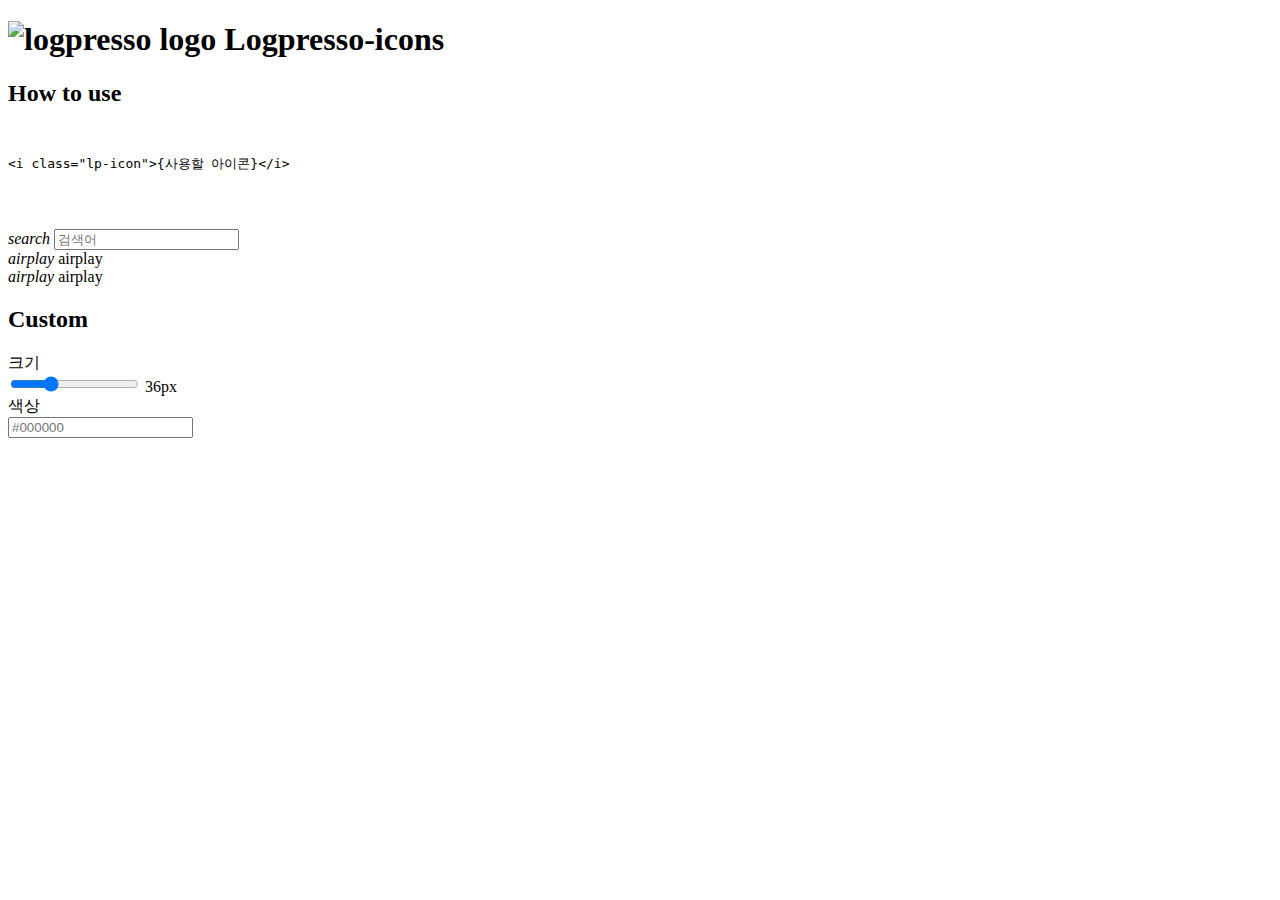
==== docs/index.html @ 6b49eab2 "init" ====
<!DOCTYPE html><html lang="en"><head><meta charset="UTF-8"><meta http-equiv="X-UA-Compatible" content="IE=edge"><meta name="viewport" content="width=device-width, initial-scale=1.0"><link rel="preconnect" href="https://fonts.gstatic.com"><link href="https://fonts.googleapis.com/css2?family=Open+Sans&display=swap" rel="stylesheet"><link rel="stylesheet" type="text/css" href="/logpresso-icons.1aa5342b.css"><link rel="stylesheet" type="text/css" title="style" href="/styles.39cb5225.css"><title>Logresso icon</title><script src="/svg2font.cda561c3.js"></script></head><body> <section class="header-area"> <h1><img src="/logo.bf321a64.png" alt="logpresso logo"> Logpresso-icons</h1> </section> <section class="hint-area"> <h2> How to use </h2> <pre>
			<xmp><i class="lp-icon">{사용할 아이콘}</i></xmp>
	   	</pre> </section> <section class="content-area"> <div class="main-area"> <div class="search-bar"> <i class="lp-icon">search</i> <input class="search-bar-input" type="text" placeholder="검색어"> </div> <div class="logpresso-icon-viewer"> <div class="logpresso-icon-item"> <i class="lp-icon">airplay</i> <span>airplay</span> </div> <div class="logpresso-icon-item"> <i class="lp-icon">airplay</i> <span>airplay</span> </div> </div> </div> <div class="custom-icon"> <h2>Custom</h2> <div class="custom-wrapper"> <label for="icon-size">크기</label> <div class="custom-input-container"> <input type="range" id="icon-size" min="10" max="100" value="36"> <span class="icon-size-text">36px</span> </div> </div> <div class="custom-wrapper"> <label for="icon-color">색상</label> <div class="custom-input-container"> <input type="text" id="icon-color" placeholder="#000000"> <div class="icon-color-preview"></div> </div> </div> </div> </section> </body></html>
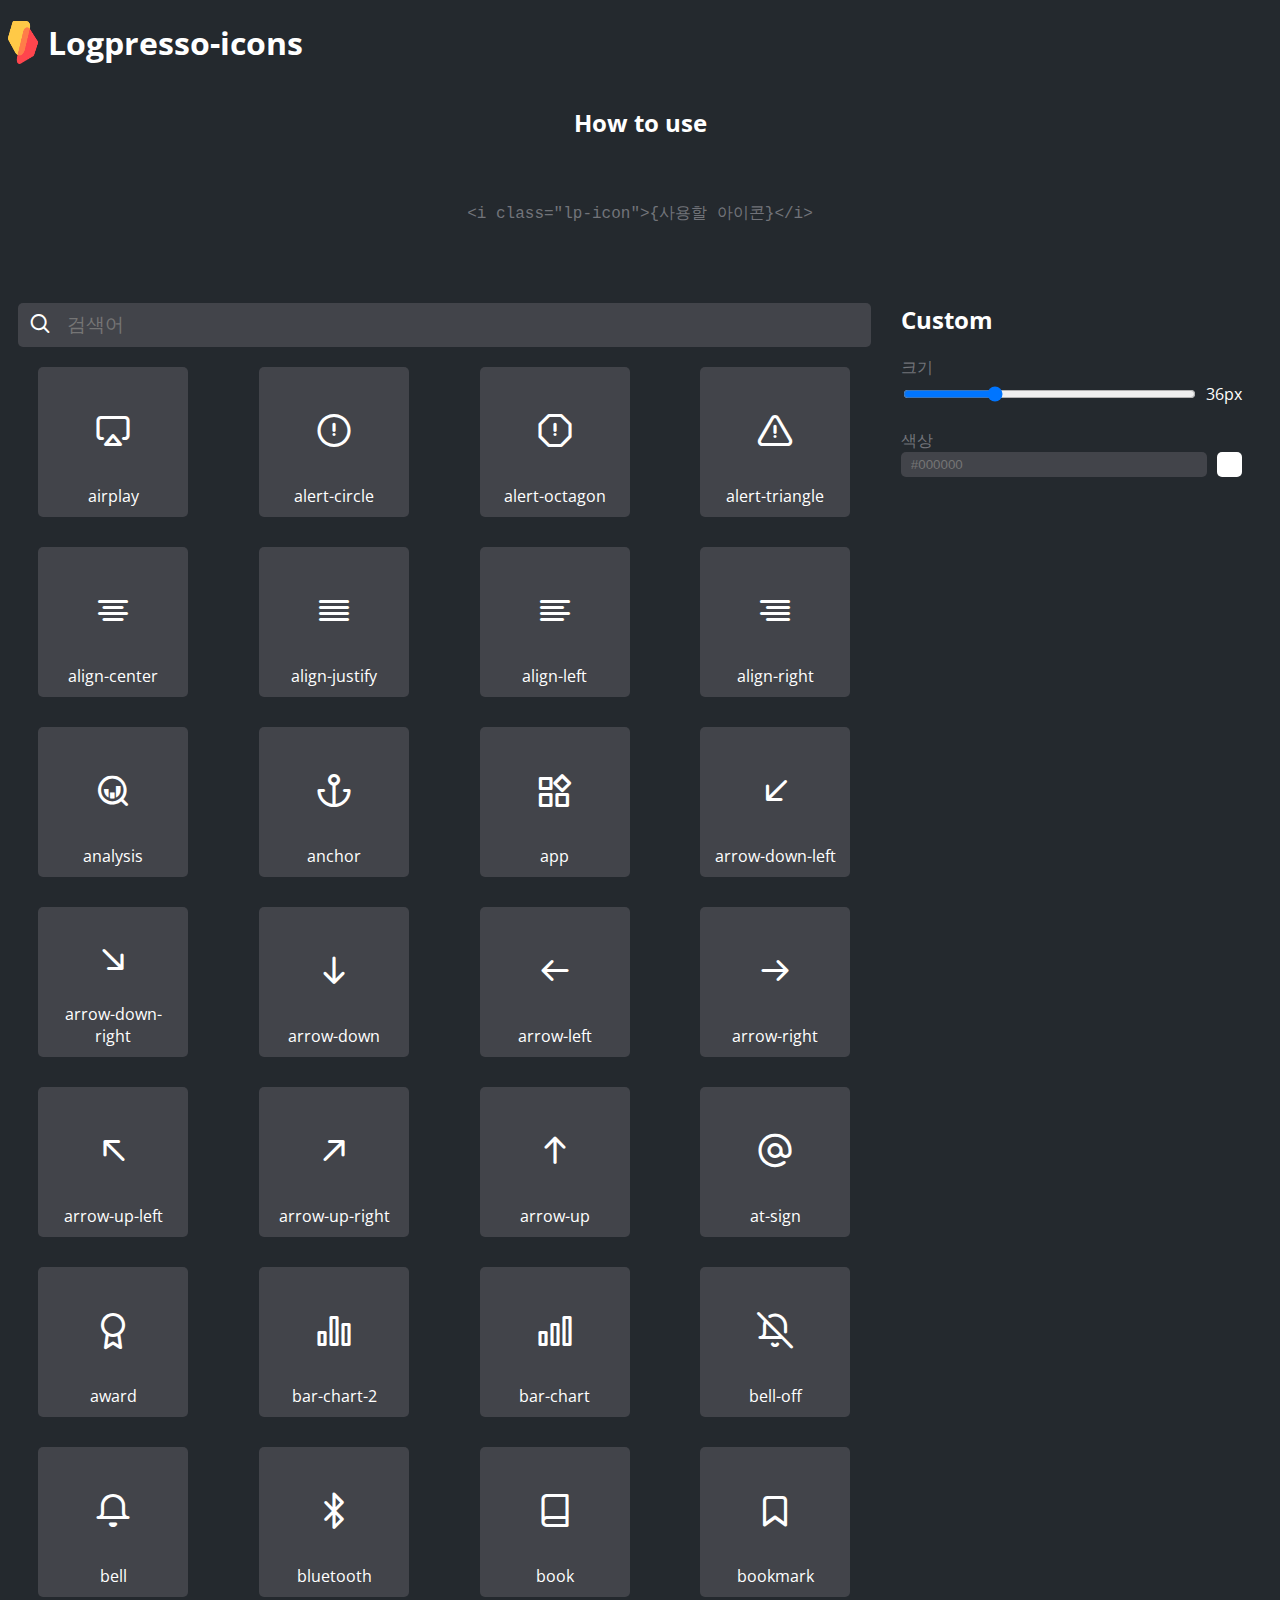
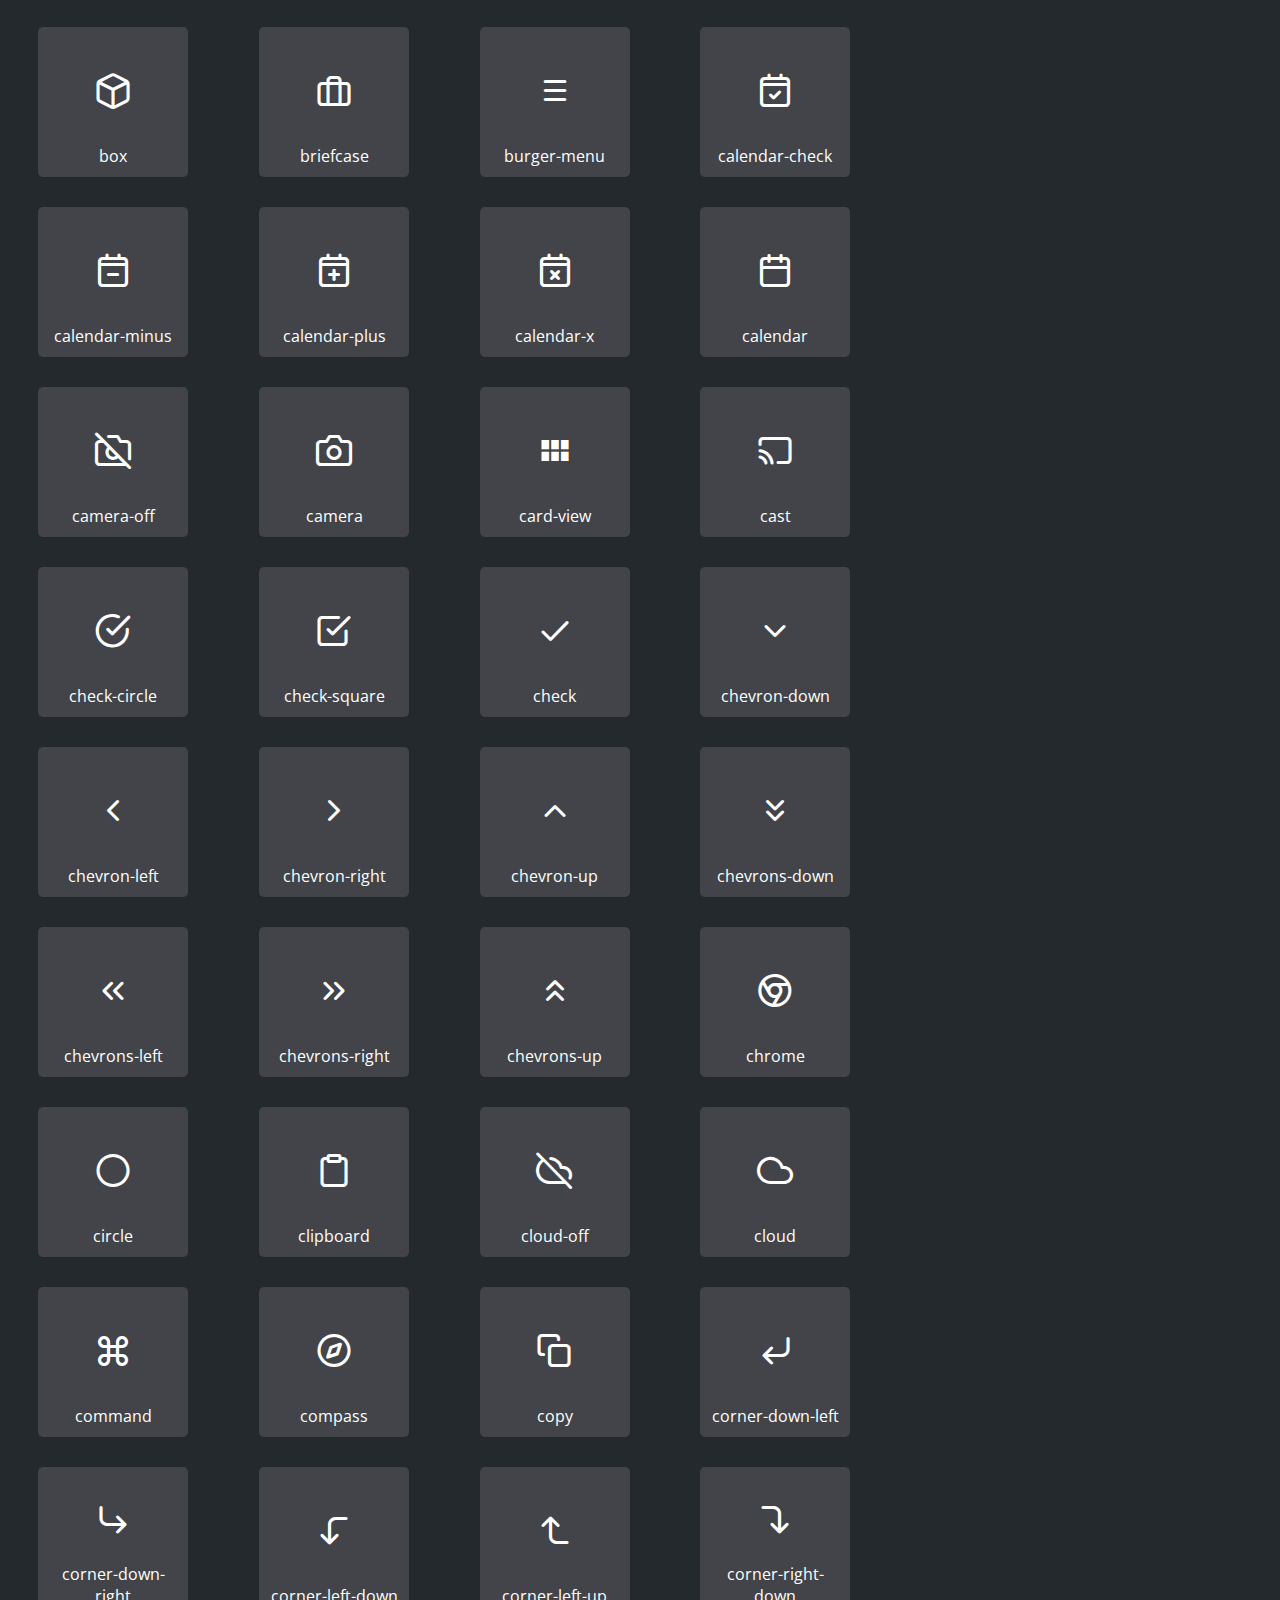
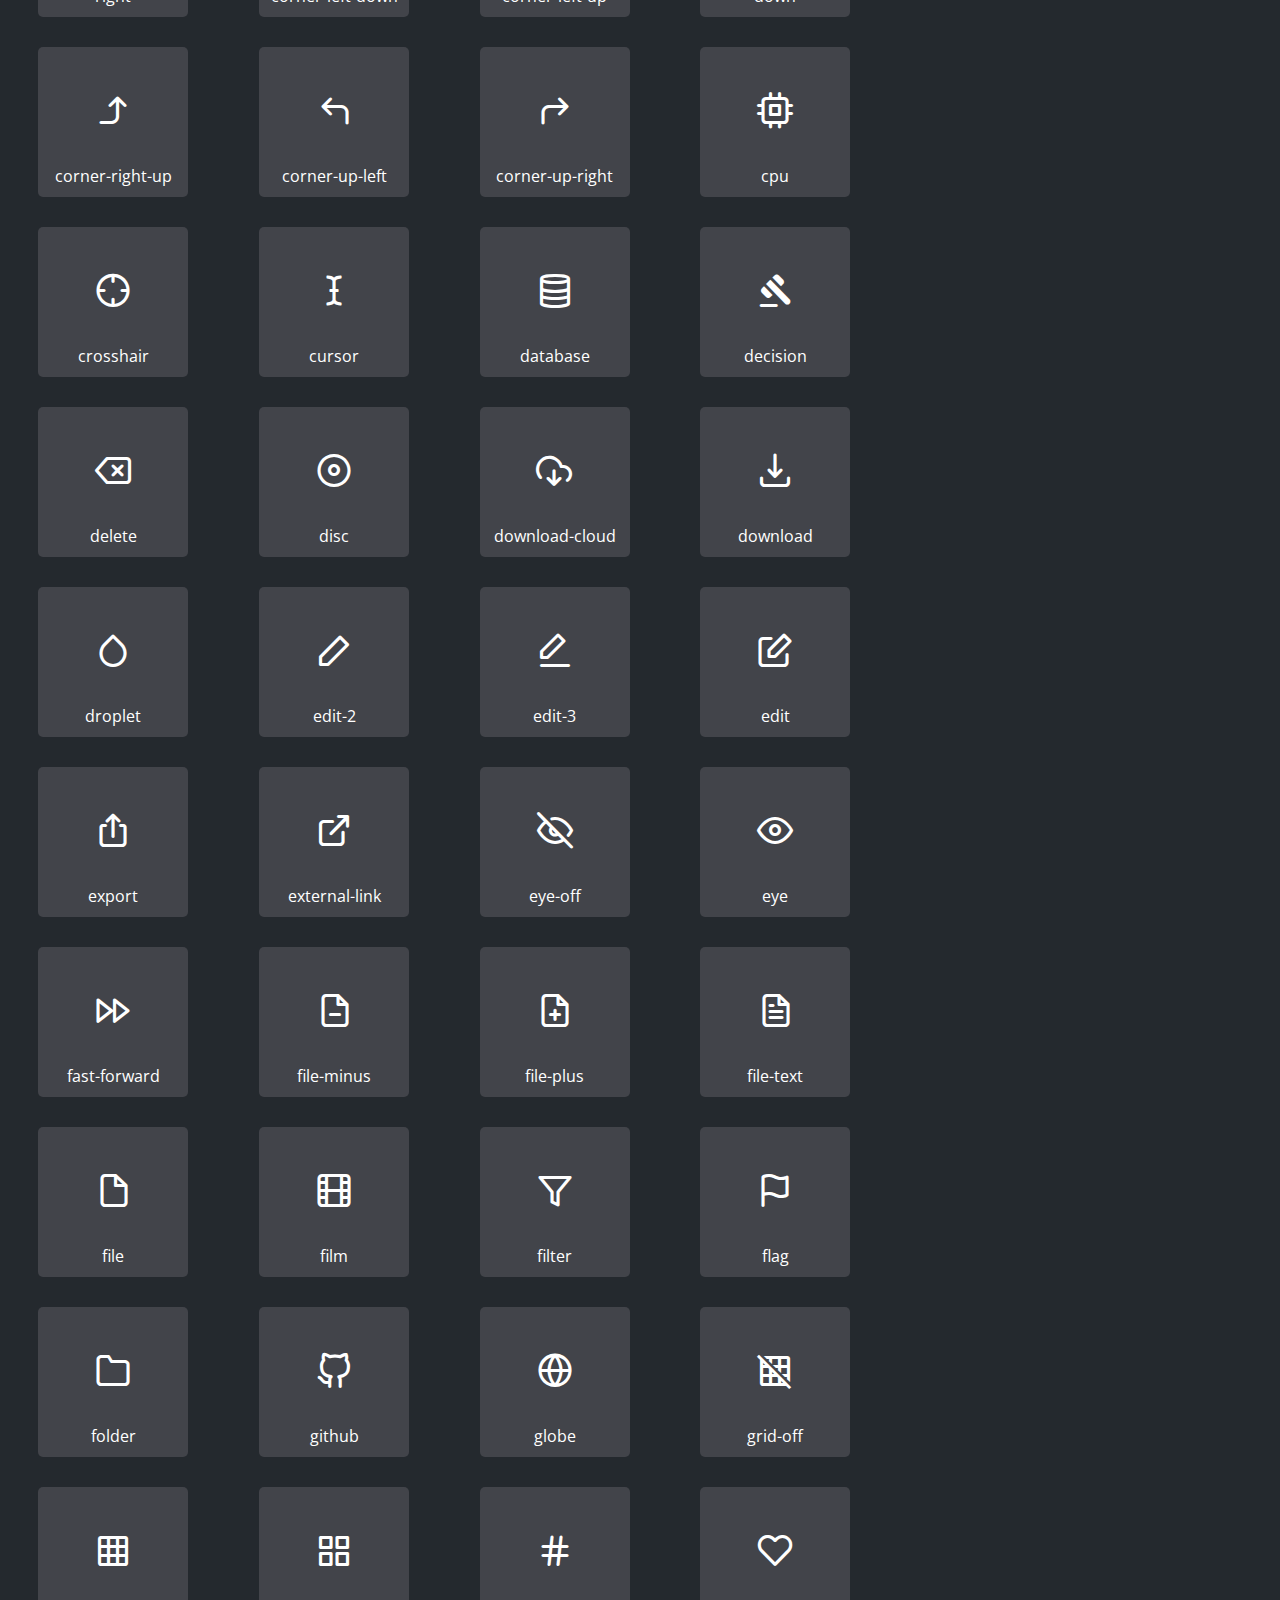
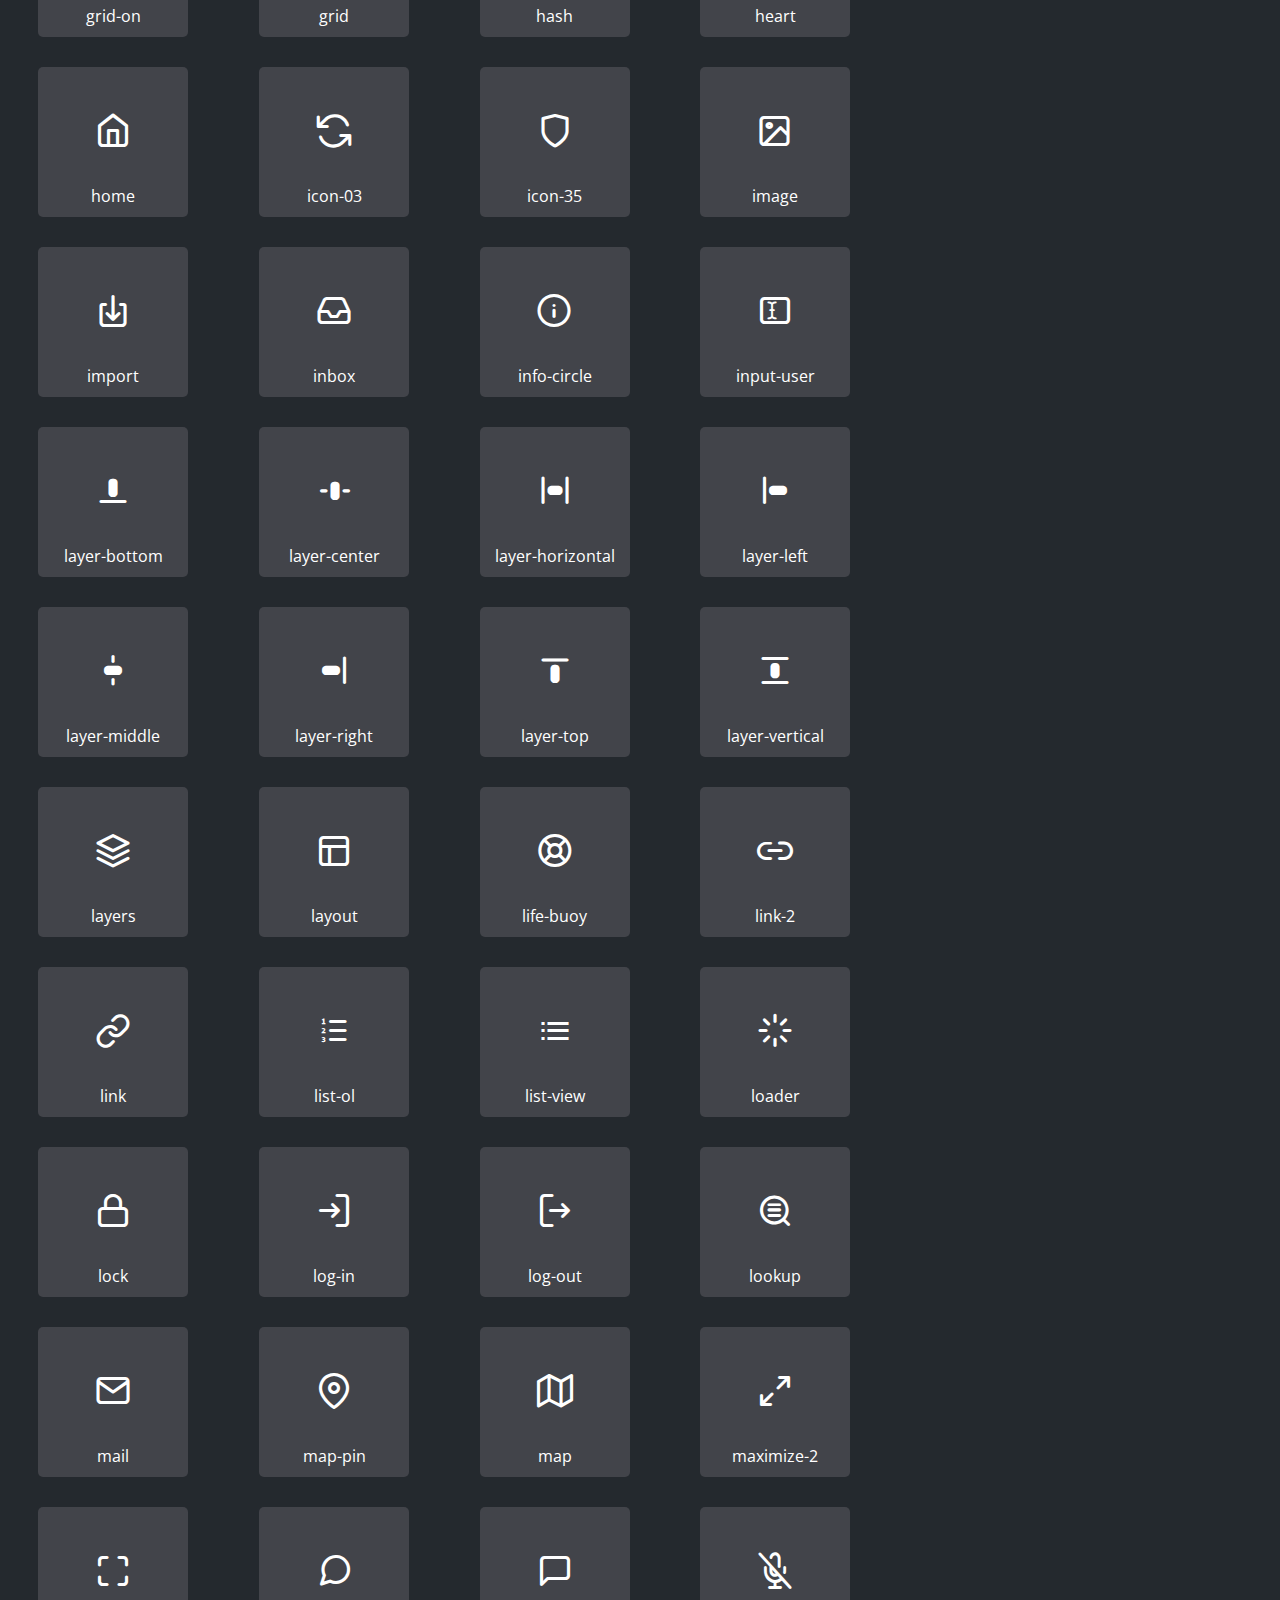
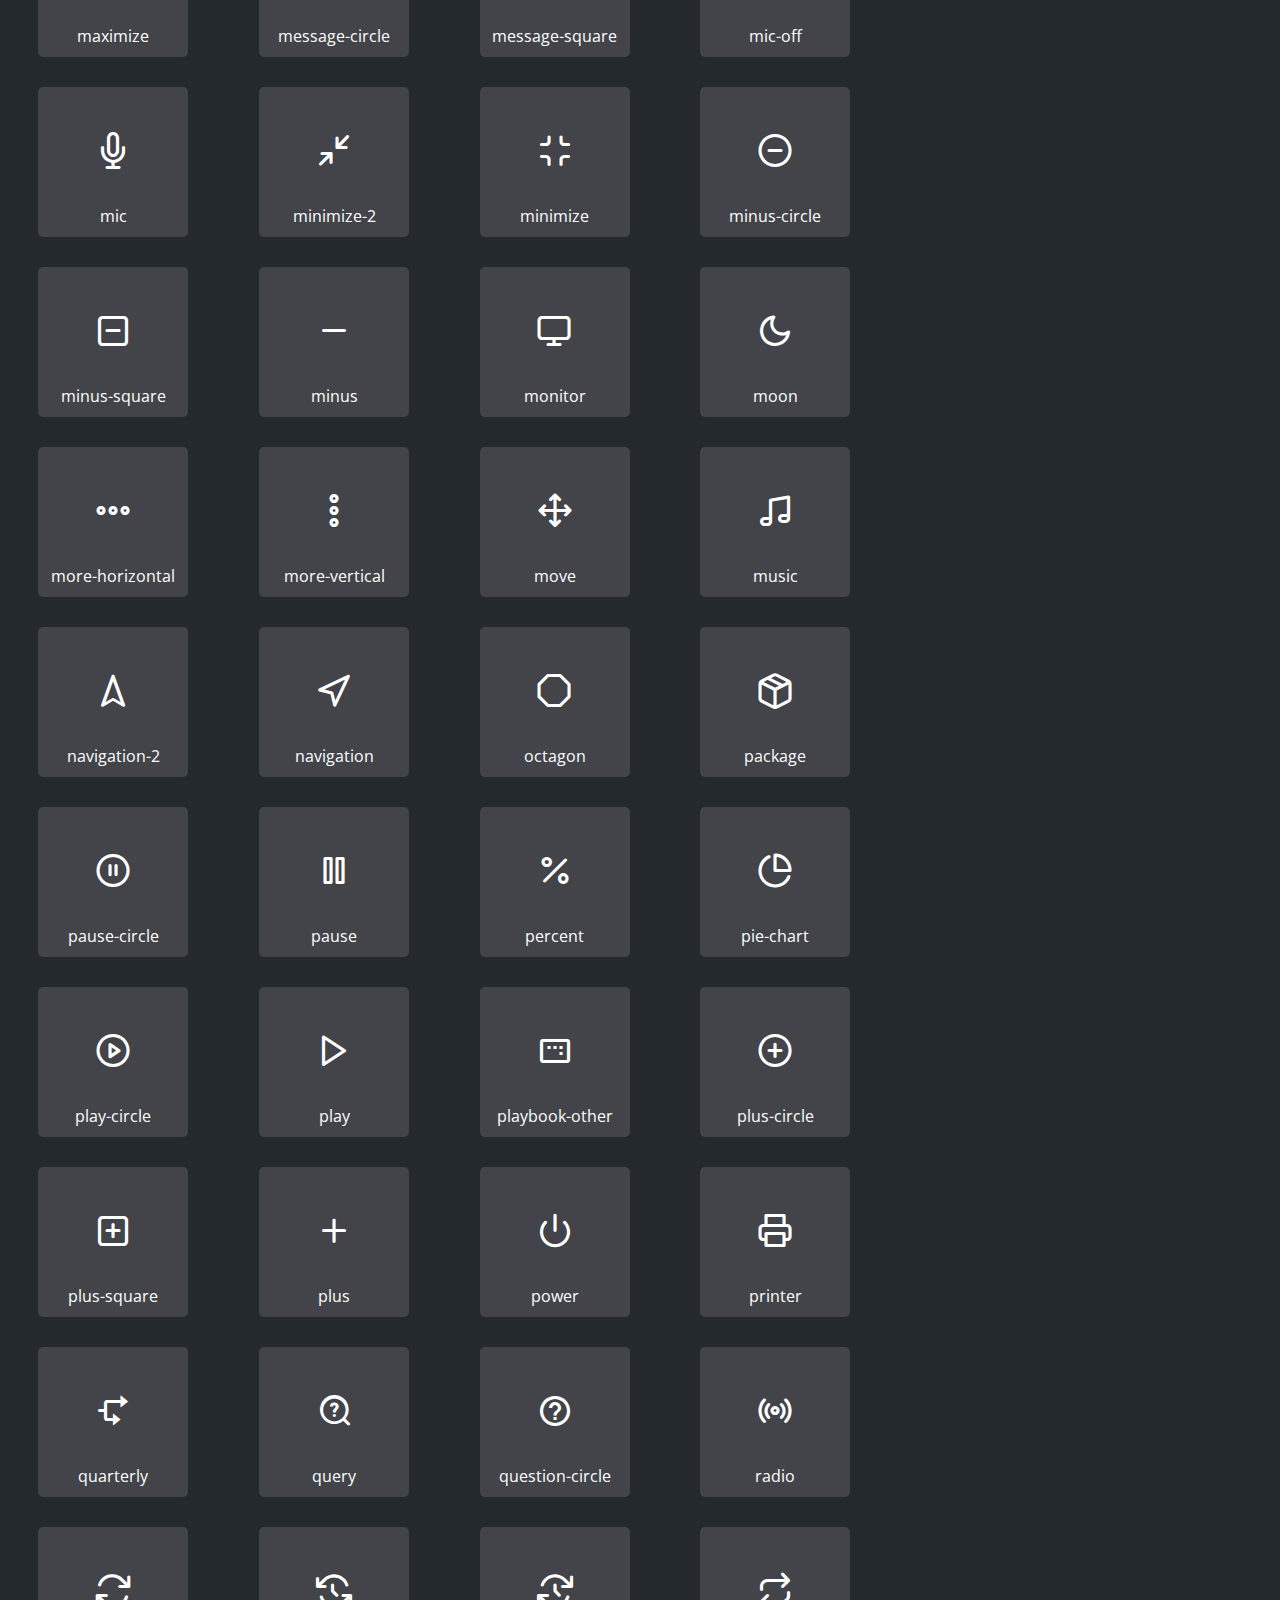
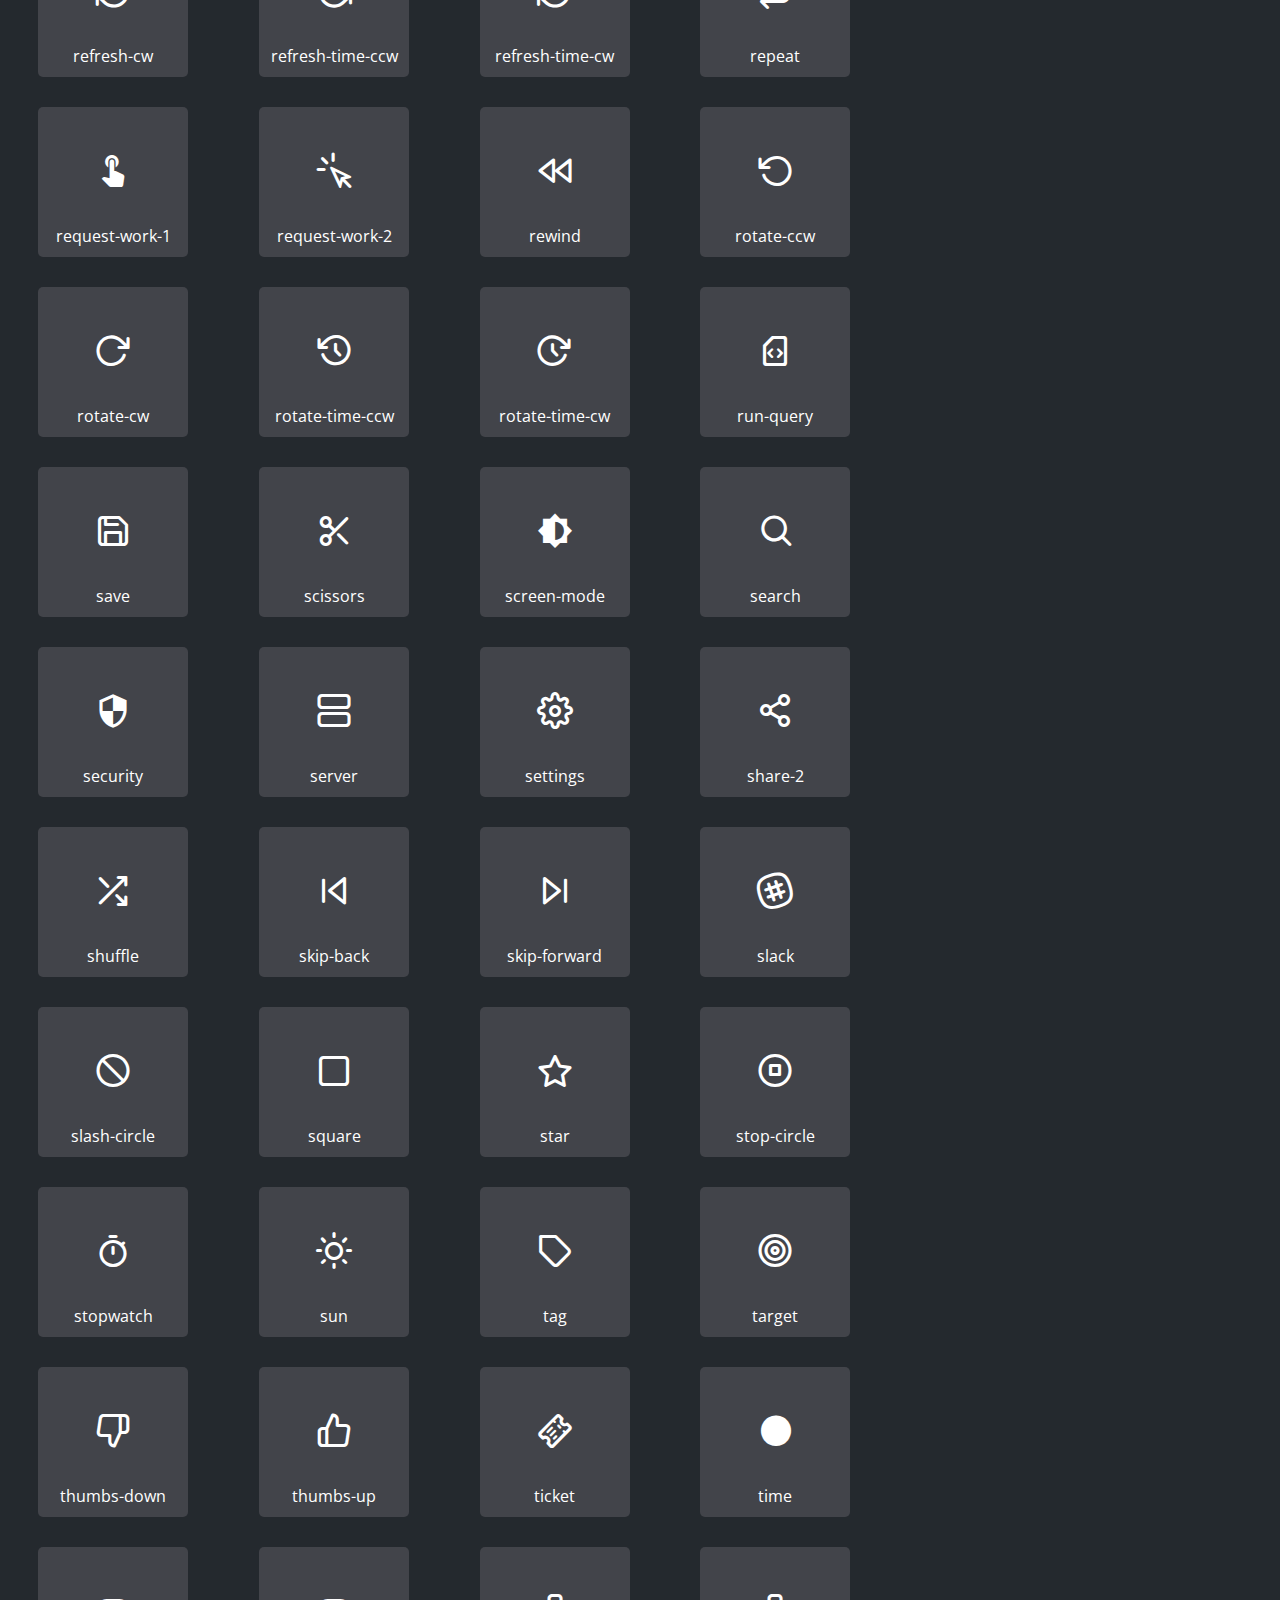
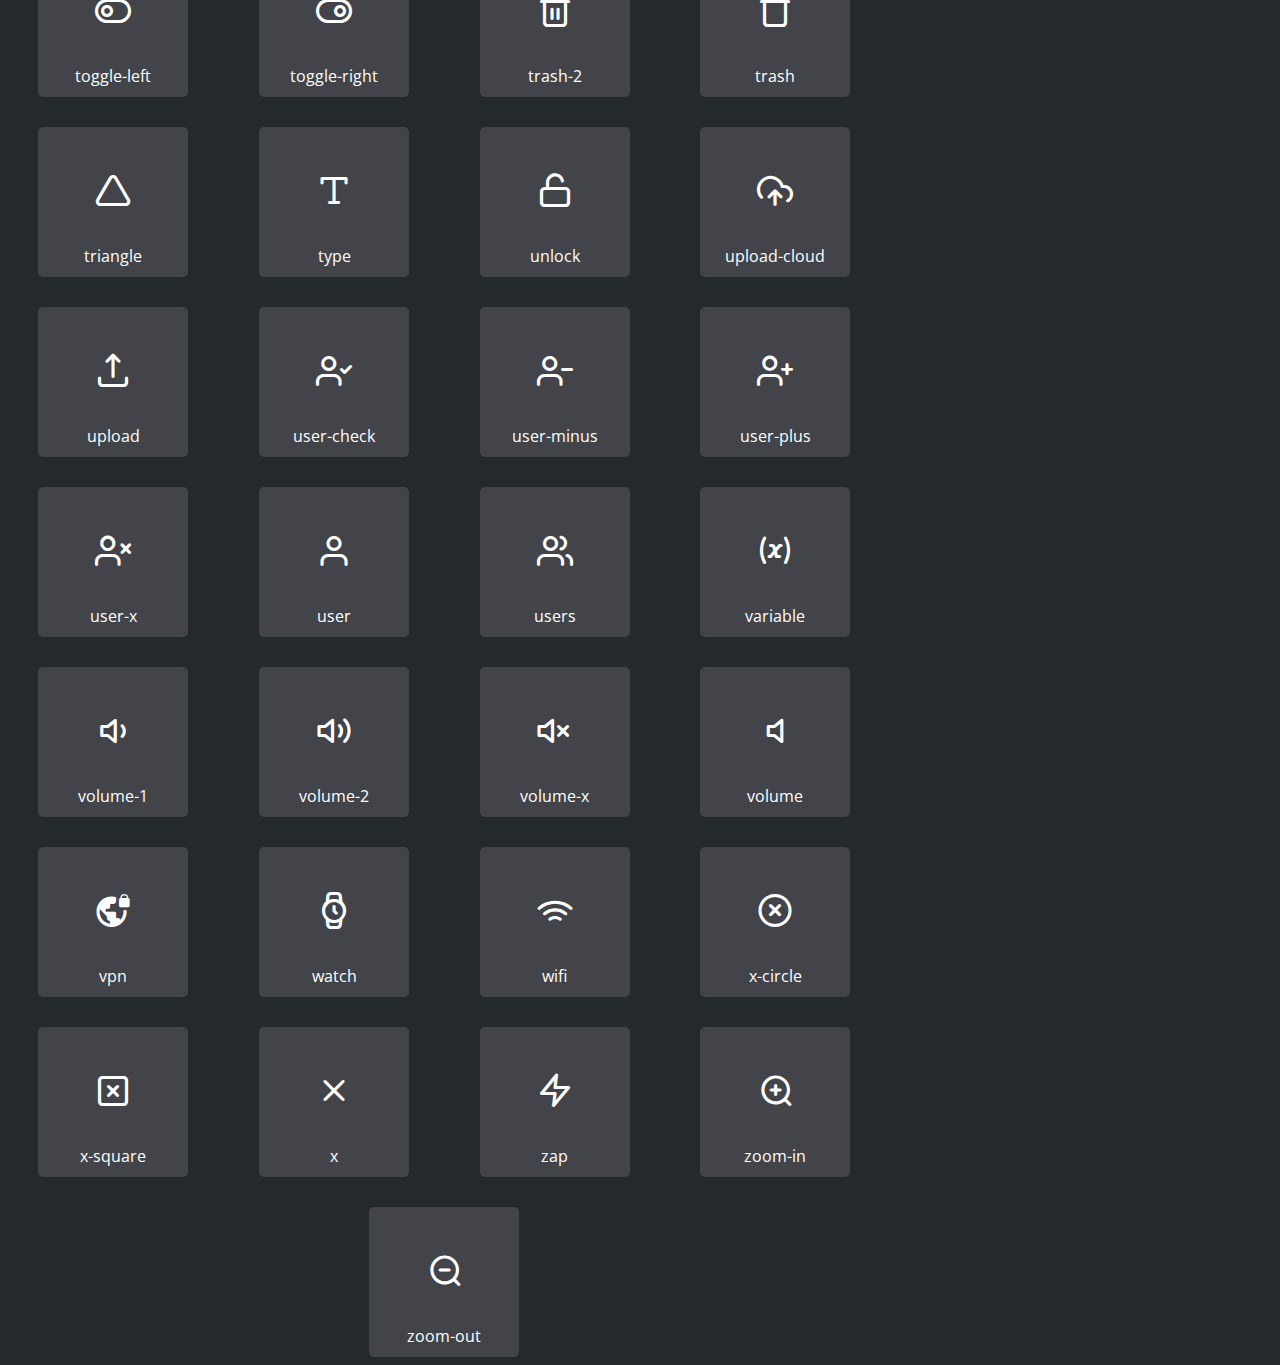
==== commit 61aa5dff: "path" ====
--- a/docs/index.html
+++ b/docs/index.html
@@ -1,3 +1,3 @@
-<!DOCTYPE html><html lang="en"><head><meta charset="UTF-8"><meta http-equiv="X-UA-Compatible" content="IE=edge"><meta name="viewport" content="width=device-width, initial-scale=1.0"><link rel="preconnect" href="https://fonts.gstatic.com"><link href="https://fonts.googleapis.com/css2?family=Open+Sans&display=swap" rel="stylesheet"><link rel="stylesheet" type="text/css" href="/logpresso-icons.1aa5342b.css"><link rel="stylesheet" type="text/css" title="style" href="/styles.39cb5225.css"><title>Logresso icon</title><script src="/svg2font.cda561c3.js"></script></head><body> <section class="header-area"> <h1><img src="/logo.bf321a64.png" alt="logpresso logo"> Logpresso-icons</h1> </section> <section class="hint-area"> <h2> How to use </h2> <pre>
+<!DOCTYPE html><html lang="en"><head><meta charset="UTF-8"><meta http-equiv="X-UA-Compatible" content="IE=edge"><meta name="viewport" content="width=device-width, initial-scale=1.0"><link rel="preconnect" href="https://fonts.gstatic.com"><link href="https://fonts.googleapis.com/css2?family=Open+Sans&display=swap" rel="stylesheet"><link rel="stylesheet" type="text/css" href="./logpresso-icons.1aa5342b.css"><link rel="stylesheet" type="text/css" title="style" href="./styles.39cb5225.css"><title>Logresso icon</title><script src="./svg2font.cda561c3.js"></script></head><body> <section class="header-area"> <h1><img src="./logo.bf321a64.png" alt="logpresso logo"> Logpresso-icons</h1> </section> <section class="hint-area"> <h2> How to use </h2> <pre>
 			<xmp><i class="lp-icon">{사용할 아이콘}</i></xmp>
 	   	</pre> </section> <section class="content-area"> <div class="main-area"> <div class="search-bar"> <i class="lp-icon">search</i> <input class="search-bar-input" type="text" placeholder="검색어"> </div> <div class="logpresso-icon-viewer"> <div class="logpresso-icon-item"> <i class="lp-icon">airplay</i> <span>airplay</span> </div> <div class="logpresso-icon-item"> <i class="lp-icon">airplay</i> <span>airplay</span> </div> </div> </div> <div class="custom-icon"> <h2>Custom</h2> <div class="custom-wrapper"> <label for="icon-size">크기</label> <div class="custom-input-container"> <input type="range" id="icon-size" min="10" max="100" value="36"> <span class="icon-size-text">36px</span> </div> </div> <div class="custom-wrapper"> <label for="icon-color">색상</label> <div class="custom-input-container"> <input type="text" id="icon-color" placeholder="#000000"> <div class="icon-color-preview"></div> </div> </div> </div> </section> </body></html>--- a/docs/logpresso-icons.1aa5342b.css
+++ b/docs/logpresso-icons.1aa5342b.css
@@ -0,0 +1,2 @@
+@font-face{font-family:logpresso-icons;font-style:normal;font-weight:400;src:url(/logpresso-icons.8ebf3bda.eot?3897c636c748bfc515e873a7b429867d?#iefix) format("embedded-opentype"),url(/logpresso-icons.f174ab1a.woff2?3897c636c748bfc515e873a7b429867d) format("woff2"),url(/logpresso-icons.146976de.woff?3897c636c748bfc515e873a7b429867d) format("woff")}.lp-icon,.lp-icons{-webkit-user-select:none;-moz-user-select:none;-ms-user-select:none;user-select:none;display:inline-flex;align-items:center;justify-content:center;vertical-align:middle}.lp-icons{width:1em;height:1em;position:relative;fill:currentColor}.lp-icon{font-family:logpresso-icons;font-weight:400;font-style:normal;display:inline-block;line-height:1;text-transform:none;letter-spacing:normal;word-wrap:normal;white-space:nowrap;direction:ltr;-webkit-font-smoothing:antialiased;text-rendering:optimizeLegibility;-moz-osx-font-smoothing:grayscale;font-feature-settings:"liga"}.lp-airplay:before{content:"\f101"}.lp-alert-circle:before{content:"\f102"}.lp-alert-octagon:before{content:"\f103"}.lp-alert-triangle:before{content:"\f104"}.lp-align-center:before{content:"\f105"}.lp-align-justify:before{content:"\f106"}.lp-align-left:before{content:"\f107"}.lp-align-right:before{content:"\f108"}.lp-analysis:before{content:"\f109"}.lp-anchor:before{content:"\f10a"}.lp-app:before{content:"\f10b"}.lp-arrow-down-left:before{content:"\f10c"}.lp-arrow-down-right:before{content:"\f10d"}.lp-arrow-down:before{content:"\f10e"}.lp-arrow-left:before{content:"\f10f"}.lp-arrow-right:before{content:"\f110"}.lp-arrow-up-left:before{content:"\f111"}.lp-arrow-up-right:before{content:"\f112"}.lp-arrow-up:before{content:"\f113"}.lp-at-sign:before{content:"\f114"}.lp-award:before{content:"\f115"}.lp-bar-chart-2:before{content:"\f116"}.lp-bar-chart:before{content:"\f117"}.lp-bell-off:before{content:"\f118"}.lp-bell:before{content:"\f119"}.lp-bluetooth:before{content:"\f11a"}.lp-book:before{content:"\f11b"}.lp-bookmark:before{content:"\f11c"}.lp-box:before{content:"\f11d"}.lp-briefcase:before{content:"\f11e"}.lp-burger-menu:before{content:"\f11f"}.lp-calendar-check:before{content:"\f120"}.lp-calendar-minus:before{content:"\f121"}.lp-calendar-plus:before{content:"\f122"}.lp-calendar-x:before{content:"\f123"}.lp-calendar:before{content:"\f124"}.lp-camera-off:before{content:"\f125"}.lp-camera:before{content:"\f126"}.lp-card-view:before{content:"\f127"}.lp-cast:before{content:"\f128"}.lp-check-circle:before{content:"\f129"}.lp-check-square:before{content:"\f12a"}.lp-check:before{content:"\f12b"}.lp-chevron-down:before{content:"\f12c"}.lp-chevron-left:before{content:"\f12d"}.lp-chevron-right:before{content:"\f12e"}.lp-chevron-up:before{content:"\f12f"}.lp-chevrons-down:before{content:"\f130"}.lp-chevrons-left:before{content:"\f131"}.lp-chevrons-right:before{content:"\f132"}.lp-chevrons-up:before{content:"\f133"}.lp-chrome:before{content:"\f134"}.lp-circle:before{content:"\f135"}.lp-clipboard:before{content:"\f136"}.lp-cloud-off:before{content:"\f137"}.lp-cloud:before{content:"\f138"}.lp-command:before{content:"\f139"}.lp-compass:before{content:"\f13a"}.lp-copy:before{content:"\f13b"}.lp-corner-down-left:before{content:"\f13c"}.lp-corner-down-right:before{content:"\f13d"}.lp-corner-left-down:before{content:"\f13e"}.lp-corner-left-up:before{content:"\f13f"}.lp-corner-right-down:before{content:"\f140"}.lp-corner-right-up:before{content:"\f141"}.lp-corner-up-left:before{content:"\f142"}.lp-corner-up-right:before{content:"\f143"}.lp-cpu:before{content:"\f144"}.lp-crosshair:before{content:"\f145"}.lp-cursor:before{content:"\f146"}.lp-database:before{content:"\f147"}.lp-decision:before{content:"\f148"}.lp-delete:before{content:"\f149"}.lp-disc:before{content:"\f14a"}.lp-download-cloud:before{content:"\f14b"}.lp-download:before{content:"\f14c"}.lp-droplet:before{content:"\f14d"}.lp-edit-2:before{content:"\f14e"}.lp-edit-3:before{content:"\f14f"}.lp-edit:before{content:"\f150"}.lp-export:before{content:"\f151"}.lp-external-link:before{content:"\f152"}.lp-eye-off:before{content:"\f153"}.lp-eye:before{content:"\f154"}.lp-fast-forward:before{content:"\f155"}.lp-file-minus:before{content:"\f156"}.lp-file-plus:before{content:"\f157"}.lp-file-text:before{content:"\f158"}.lp-file:before{content:"\f159"}.lp-film:before{content:"\f15a"}.lp-filter:before{content:"\f15b"}.lp-flag:before{content:"\f15c"}.lp-folder:before{content:"\f15d"}.lp-github:before{content:"\f15e"}.lp-globe:before{content:"\f15f"}.lp-grid-off:before{content:"\f160"}.lp-grid-on:before{content:"\f161"}.lp-grid:before{content:"\f162"}.lp-hash:before{content:"\f163"}.lp-heart:before{content:"\f164"}.lp-home:before{content:"\f165"}.lp-icon-03:before{content:"\f166"}.lp-icon-35:before{content:"\f167"}.lp-image:before{content:"\f168"}.lp-import:before{content:"\f169"}.lp-inbox:before{content:"\f16a"}.lp-info-circle:before{content:"\f16b"}.lp-input-user:before{content:"\f16c"}.lp-layer-bottom:before{content:"\f16d"}.lp-layer-center:before{content:"\f16e"}.lp-layer-horizontal:before{content:"\f16f"}.lp-layer-left:before{content:"\f170"}.lp-layer-middle:before{content:"\f171"}.lp-layer-right:before{content:"\f172"}.lp-layer-top:before{content:"\f173"}.lp-layer-vertical:before{content:"\f174"}.lp-layers:before{content:"\f175"}.lp-layout:before{content:"\f176"}.lp-life-buoy:before{content:"\f177"}.lp-link-2:before{content:"\f178"}.lp-link:before{content:"\f179"}.lp-list-ol:before{content:"\f17a"}.lp-list-view:before{content:"\f17b"}.lp-loader:before{content:"\f17c"}.lp-lock:before{content:"\f17d"}.lp-log-in:before{content:"\f17e"}.lp-log-out:before{content:"\f17f"}.lp-lookup:before{content:"\f180"}.lp-mail:before{content:"\f181"}.lp-map-pin:before{content:"\f182"}.lp-map:before{content:"\f183"}.lp-maximize-2:before{content:"\f184"}.lp-maximize:before{content:"\f185"}.lp-message-circle:before{content:"\f186"}.lp-message-square:before{content:"\f187"}.lp-mic-off:before{content:"\f188"}.lp-mic:before{content:"\f189"}.lp-minimize-2:before{content:"\f18a"}.lp-minimize:before{content:"\f18b"}.lp-minus-circle:before{content:"\f18c"}.lp-minus-square:before{content:"\f18d"}.lp-minus:before{content:"\f18e"}.lp-monitor:before{content:"\f18f"}.lp-moon:before{content:"\f190"}.lp-more-horizontal:before{content:"\f191"}.lp-more-vertical:before{content:"\f192"}.lp-move:before{content:"\f193"}.lp-music:before{content:"\f194"}.lp-navigation-2:before{content:"\f195"}.lp-navigation:before{content:"\f196"}.lp-octagon:before{content:"\f197"}.lp-package:before{content:"\f198"}.lp-pause-circle:before{content:"\f199"}.lp-pause:before{content:"\f19a"}.lp-percent:before{content:"\f19b"}.lp-pie-chart:before{content:"\f19c"}.lp-play-circle:before{content:"\f19d"}.lp-play:before{content:"\f19e"}.lp-playbook-other:before{content:"\f19f"}.lp-plus-circle:before{content:"\f1a0"}.lp-plus-square:before{content:"\f1a1"}.lp-plus:before{content:"\f1a2"}.lp-power:before{content:"\f1a3"}.lp-printer:before{content:"\f1a4"}.lp-quarterly:before{content:"\f1a5"}.lp-query:before{content:"\f1a6"}.lp-question-circle:before{content:"\f1a7"}.lp-radio:before{content:"\f1a8"}.lp-refresh-cw:before{content:"\f1a9"}.lp-refresh-time-ccw:before{content:"\f1aa"}.lp-refresh-time-cw:before{content:"\f1ab"}.lp-repeat:before{content:"\f1ac"}.lp-request-work-1:before{content:"\f1ad"}.lp-request-work-2:before{content:"\f1ae"}.lp-rewind:before{content:"\f1af"}.lp-rotate-ccw:before{content:"\f1b0"}.lp-rotate-cw:before{content:"\f1b1"}.lp-rotate-time-ccw:before{content:"\f1b2"}.lp-rotate-time-cw:before{content:"\f1b3"}.lp-run-query:before{content:"\f1b4"}.lp-save:before{content:"\f1b5"}.lp-scissors:before{content:"\f1b6"}.lp-screen-mode:before{content:"\f1b7"}.lp-search:before{content:"\f1b8"}.lp-security:before{content:"\f1b9"}.lp-server:before{content:"\f1ba"}.lp-settings:before{content:"\f1bb"}.lp-share-2:before{content:"\f1bc"}.lp-shuffle:before{content:"\f1bd"}.lp-skip-back:before{content:"\f1be"}.lp-skip-forward:before{content:"\f1bf"}.lp-slack:before{content:"\f1c0"}.lp-slash-circle:before{content:"\f1c1"}.lp-square:before{content:"\f1c2"}.lp-star:before{content:"\f1c3"}.lp-stop-circle:before{content:"\f1c4"}.lp-stopwatch:before{content:"\f1c5"}.lp-sun:before{content:"\f1c6"}.lp-tag:before{content:"\f1c7"}.lp-target:before{content:"\f1c8"}.lp-thumbs-down:before{content:"\f1c9"}.lp-thumbs-up:before{content:"\f1ca"}.lp-ticket:before{content:"\f1cb"}.lp-time:before{content:"\f1cc"}.lp-toggle-left:before{content:"\f1cd"}.lp-toggle-right:before{content:"\f1ce"}.lp-trash-2:before{content:"\f1cf"}.lp-trash:before{content:"\f1d0"}.lp-triangle:before{content:"\f1d1"}.lp-type:before{content:"\f1d2"}.lp-unlock:before{content:"\f1d3"}.lp-upload-cloud:before{content:"\f1d4"}.lp-upload:before{content:"\f1d5"}.lp-user-check:before{content:"\f1d6"}.lp-user-minus:before{content:"\f1d7"}.lp-user-plus:before{content:"\f1d8"}.lp-user-x:before{content:"\f1d9"}.lp-user:before{content:"\f1da"}.lp-users:before{content:"\f1db"}.lp-variable:before{content:"\f1dc"}.lp-volume-1:before{content:"\f1dd"}.lp-volume-2:before{content:"\f1de"}.lp-volume-x:before{content:"\f1df"}.lp-volume:before{content:"\f1e0"}.lp-vpn:before{content:"\f1e1"}.lp-watch:before{content:"\f1e2"}.lp-wifi:before{content:"\f1e3"}.lp-x-circle:before{content:"\f1e4"}.lp-x-square:before{content:"\f1e5"}.lp-x:before{content:"\f1e6"}.lp-zap:before{content:"\f1e7"}.lp-zoom-in:before{content:"\f1e8"}.lp-zoom-out:before{content:"\f1e9"}
+/*# sourceMappingURL=/logpresso-icons.1aa5342b.css.map */--- a/docs/styles.39cb5225.css
+++ b/docs/styles.39cb5225.css
@@ -0,0 +1,2 @@
+.logpresso-icon-item i{font-size:36px}:root{--bg:#24292e;--box-bg:#42444a;--placeholder-color:#72747a;--box-radius:5px}body{background:var(--bg);font-family:Open Sans,sans-serif}*,body{color:#fff}.header-area h1{display:flex}.header-area img{width:30px;margin-right:10px}.hint-area{display:flex;flex-direction:column;justify-content:center;align-items:center;margin:20px}.hint-area xmp{font-size:1rem;color:var(--placeholder-color)}.content-area{display:flex;padding-left:10px}.content-area .main-area{flex:1}.content-area .search-bar{display:flex;flex:1;background:var(--box-bg);border-radius:var(--box-radius);max-height:30px;padding:10px;align-items:center;font-size:1.4rem}.content-area .search-bar input{background:0;border:none;margin-left:15px;font-size:1.2rem;flex:1}.content-area .search-bar input:focus{outline:none}.custom-icon{padding:0 30px;flex:0.4;flex-direction:column}.custom-icon h2{margin:0}.custom-icon .custom-wrapper{margin-top:20px}.custom-icon input{padding:5px 10px;flex:1 0 auto;margin-right:10px;background-color:var(--box-bg);border:0;border-radius:var(--box-radius)}.custom-icon .custom-input-container{display:flex;align-items:center}.custom-icon .custom-input-container .icon-color-preview{width:25px;height:25px;border-radius:var(--box-radius);background-color:#fff}label{display:block;cursor:pointer;color:var(--placeholder-color)}.logpresso-icon-viewer{display:flex;flex-wrap:wrap;justify-content:space-around;margin-top:20px;gap:30px}.logpresso-icon-item{display:flex;flex-direction:column;text-align:center;width:130px;height:130px;padding:10px;background-color:var(--box-bg);border-radius:var(--box-radius);cursor:pointer}.logpresso-icon-item i{display:flex;flex:1}
+/*# sourceMappingURL=/styles.39cb5225.css.map */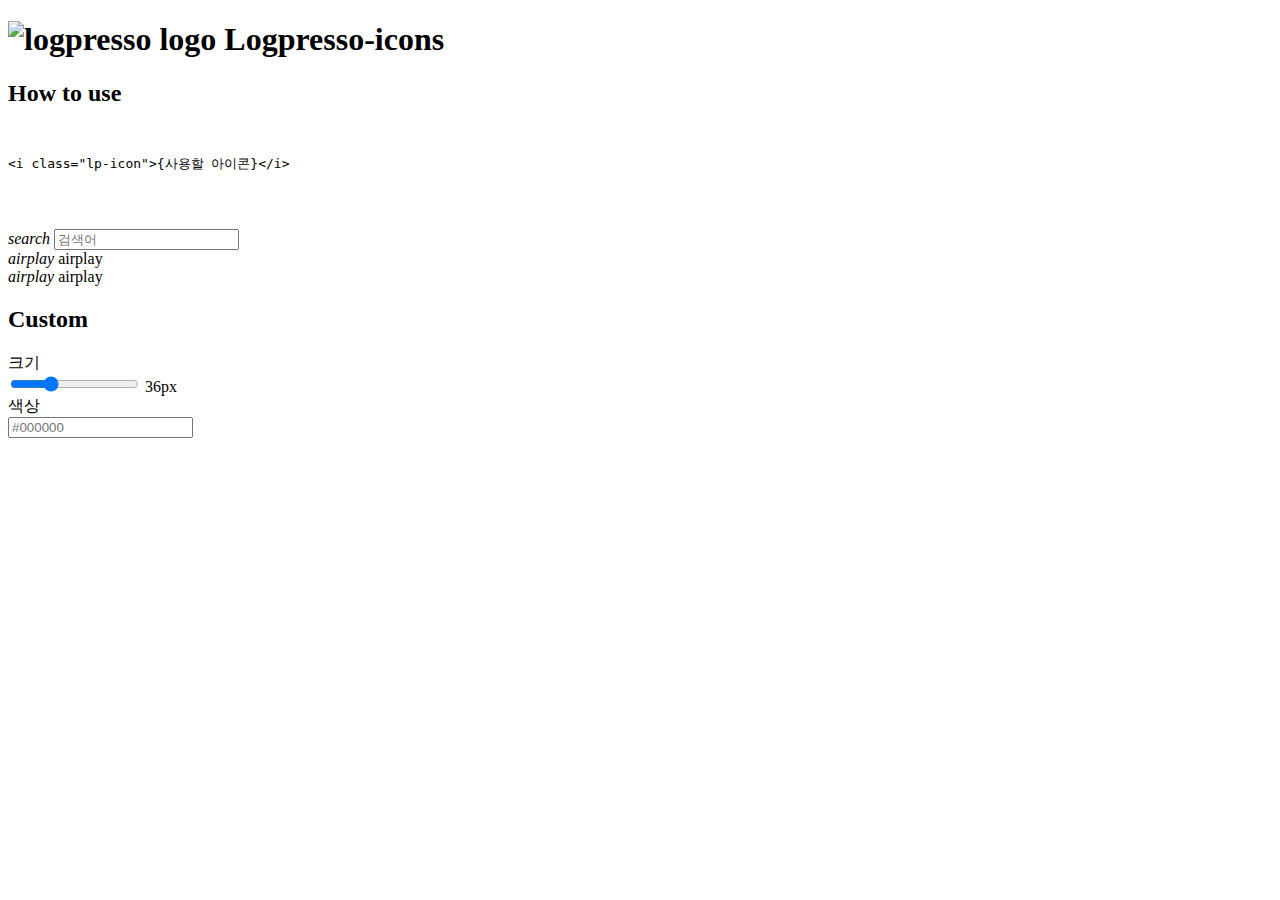
==== commit fd3e3805: "reset" ====
--- a/docs/index.html
+++ b/docs/index.html
@@ -1,3 +1,3 @@
-<!DOCTYPE html><html lang="en"><head><meta charset="UTF-8"><meta http-equiv="X-UA-Compatible" content="IE=edge"><meta name="viewport" content="width=device-width, initial-scale=1.0"><link rel="preconnect" href="https://fonts.gstatic.com"><link href="https://fonts.googleapis.com/css2?family=Open+Sans&display=swap" rel="stylesheet"><link rel="stylesheet" type="text/css" href="./logpresso-icons.1aa5342b.css"><link rel="stylesheet" type="text/css" title="style" href="./styles.39cb5225.css"><title>Logresso icon</title><script src="./svg2font.cda561c3.js"></script></head><body> <section class="header-area"> <h1><img src="./logo.bf321a64.png" alt="logpresso logo"> Logpresso-icons</h1> </section> <section class="hint-area"> <h2> How to use </h2> <pre>
+<!DOCTYPE html><html lang="en"><head><meta charset="UTF-8"><meta http-equiv="X-UA-Compatible" content="IE=edge"><meta name="viewport" content="width=device-width, initial-scale=1.0"><link rel="preconnect" href="https://fonts.gstatic.com"><link href="https://fonts.googleapis.com/css2?family=Open+Sans&display=swap" rel="stylesheet"><link rel="stylesheet" type="text/css" href="/lpicons/logpresso-icons.3d1899c8.css"><link rel="stylesheet" type="text/css" title="style" href="/lpicons/styles.39cb5225.css"><title>Logresso icon</title><script src="/lpicons/svg2font.cda561c3.js"></script></head><body> <section class="header-area"> <h1><img src="/lpicons/logo.bf321a64.png" alt="logpresso logo"> Logpresso-icons</h1> </section> <section class="hint-area"> <h2> How to use </h2> <pre>
 			<xmp><i class="lp-icon">{사용할 아이콘}</i></xmp>
 	   	</pre> </section> <section class="content-area"> <div class="main-area"> <div class="search-bar"> <i class="lp-icon">search</i> <input class="search-bar-input" type="text" placeholder="검색어"> </div> <div class="logpresso-icon-viewer"> <div class="logpresso-icon-item"> <i class="lp-icon">airplay</i> <span>airplay</span> </div> <div class="logpresso-icon-item"> <i class="lp-icon">airplay</i> <span>airplay</span> </div> </div> </div> <div class="custom-icon"> <h2>Custom</h2> <div class="custom-wrapper"> <label for="icon-size">크기</label> <div class="custom-input-container"> <input type="range" id="icon-size" min="10" max="100" value="36"> <span class="icon-size-text">36px</span> </div> </div> <div class="custom-wrapper"> <label for="icon-color">색상</label> <div class="custom-input-container"> <input type="text" id="icon-color" placeholder="#000000"> <div class="icon-color-preview"></div> </div> </div> </div> </section> </body></html>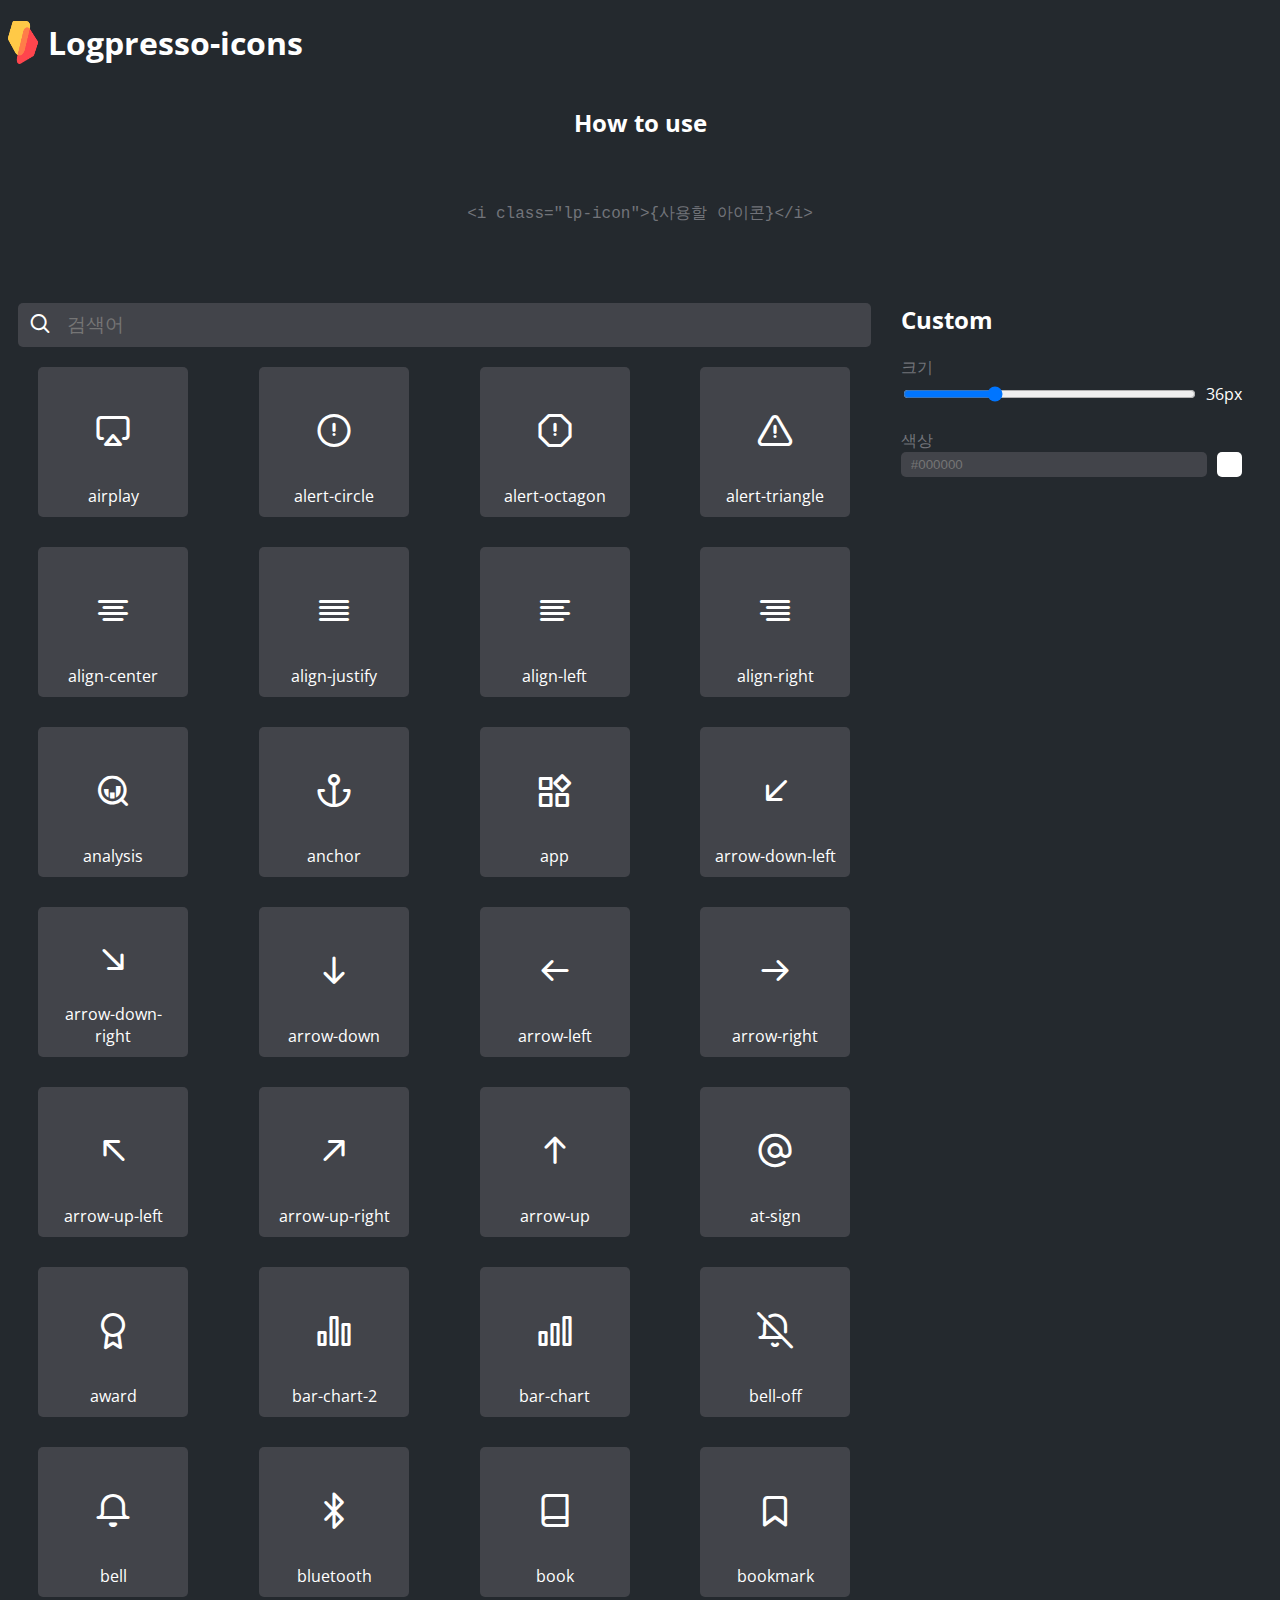
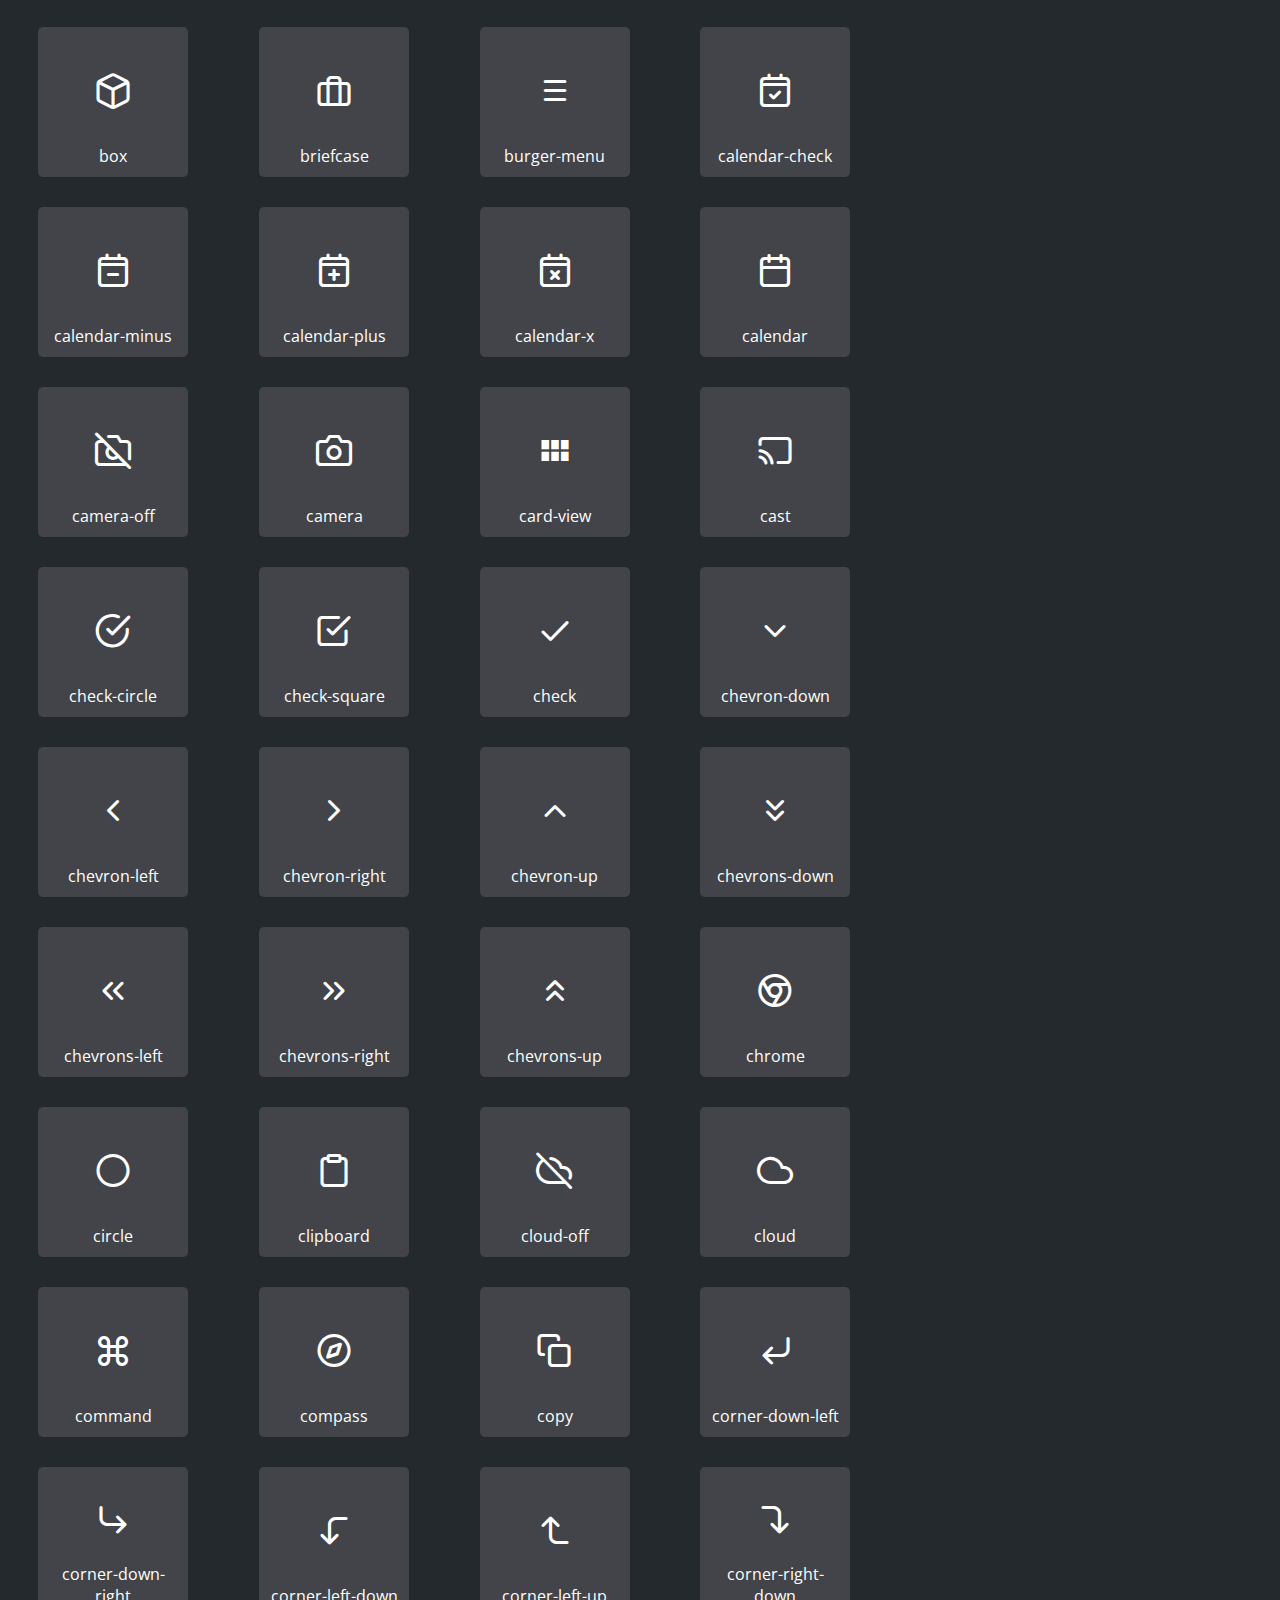
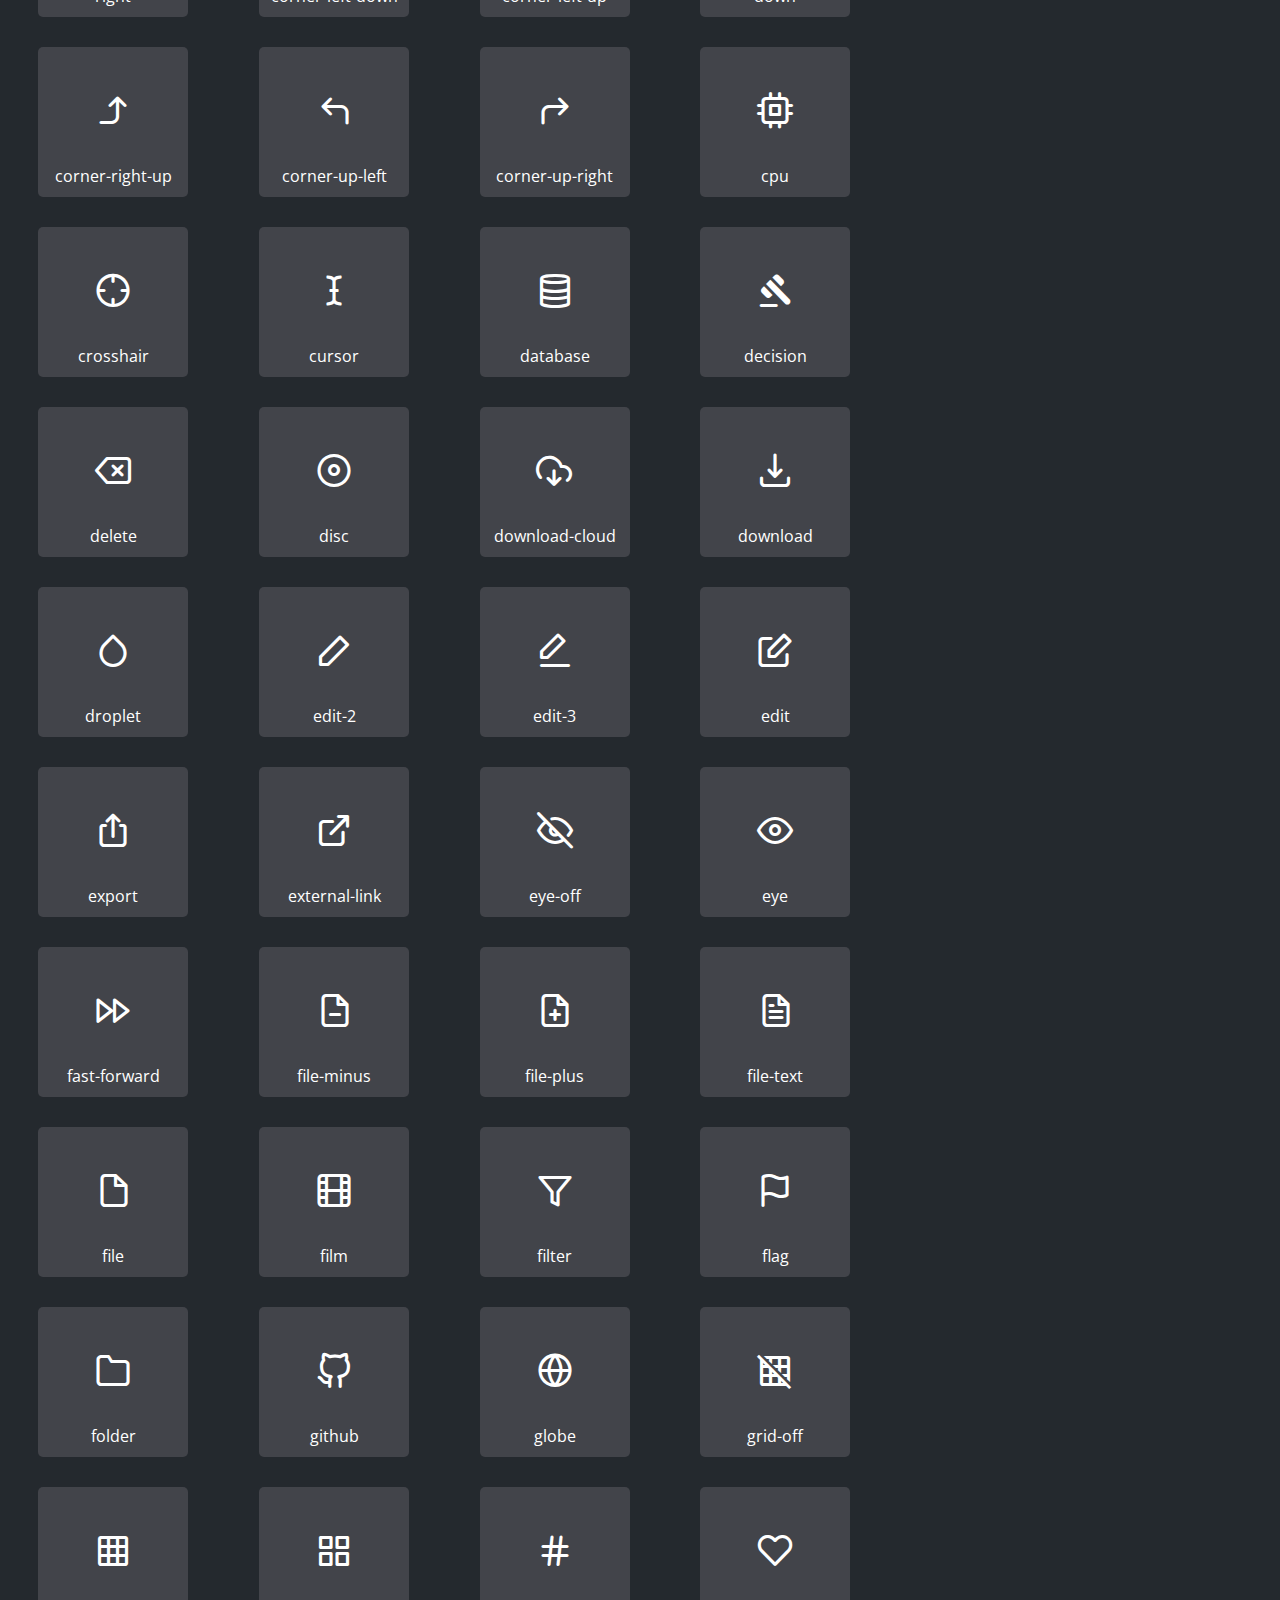
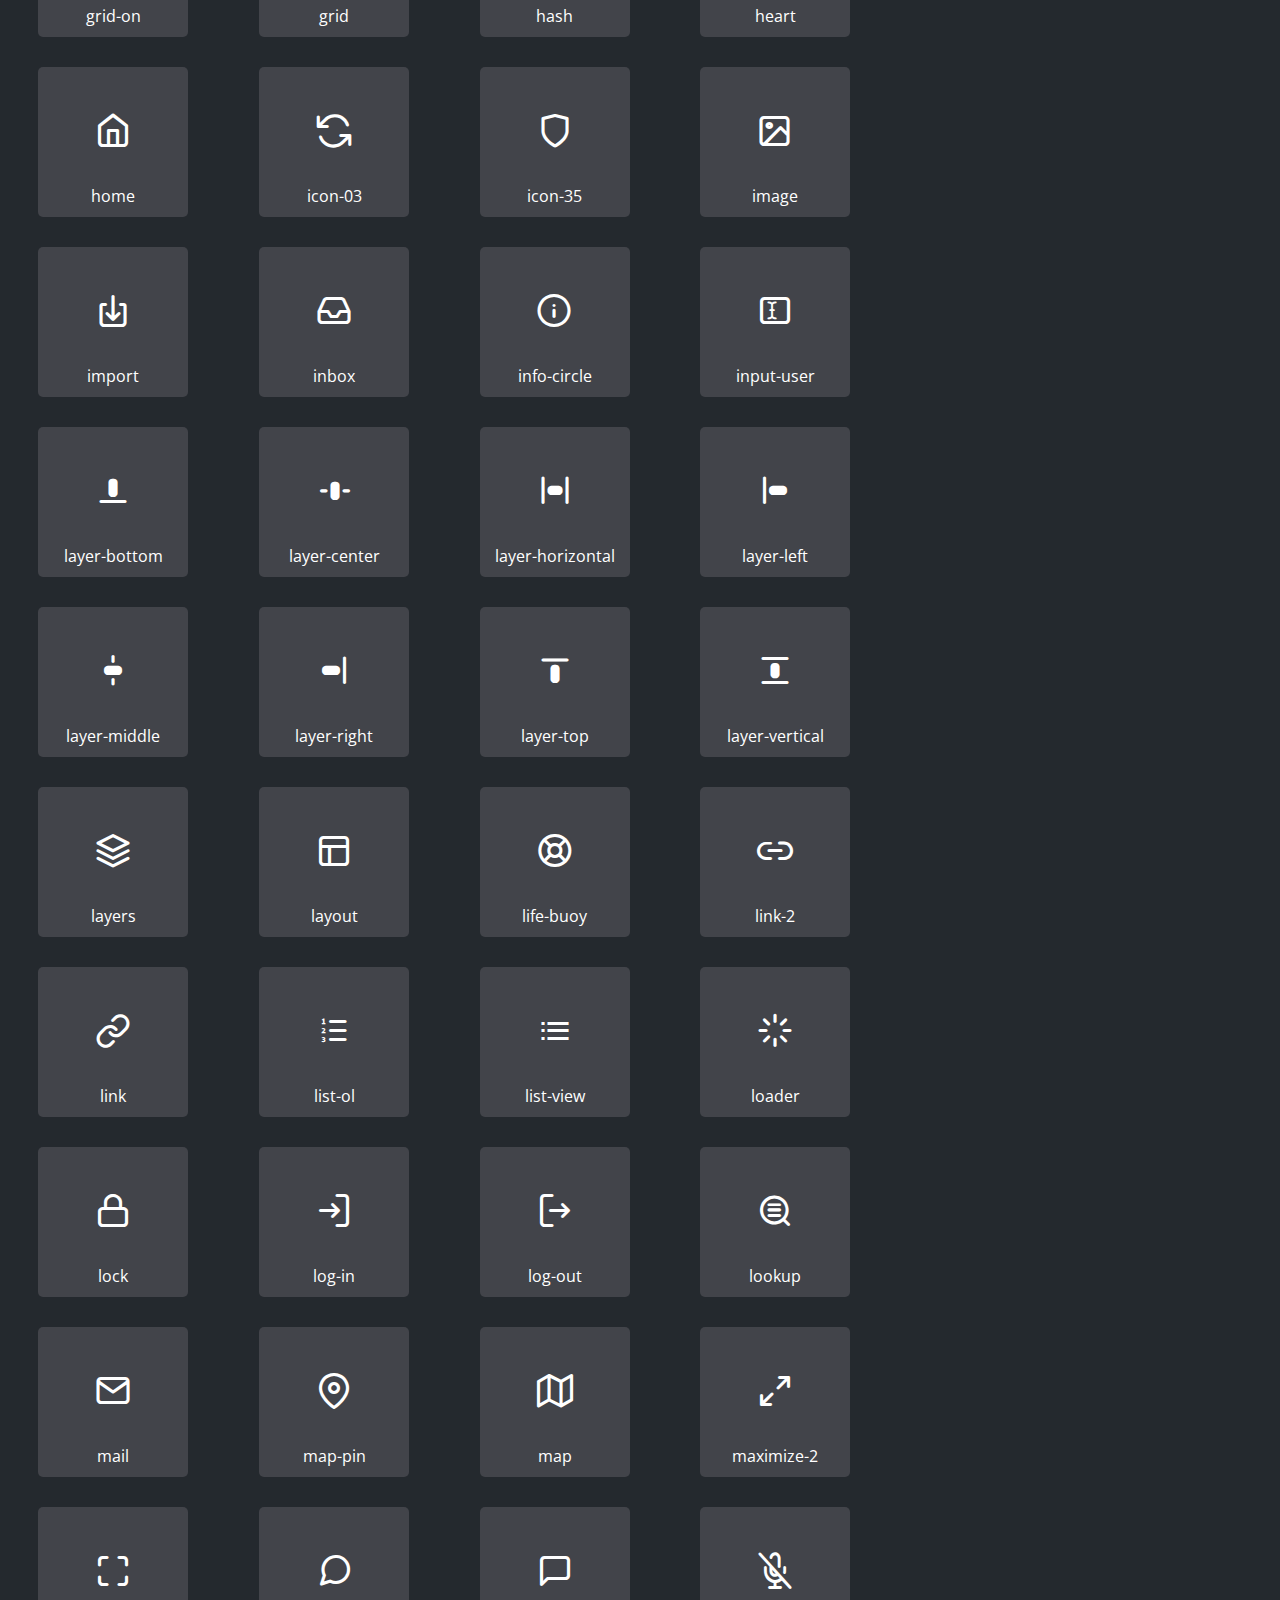
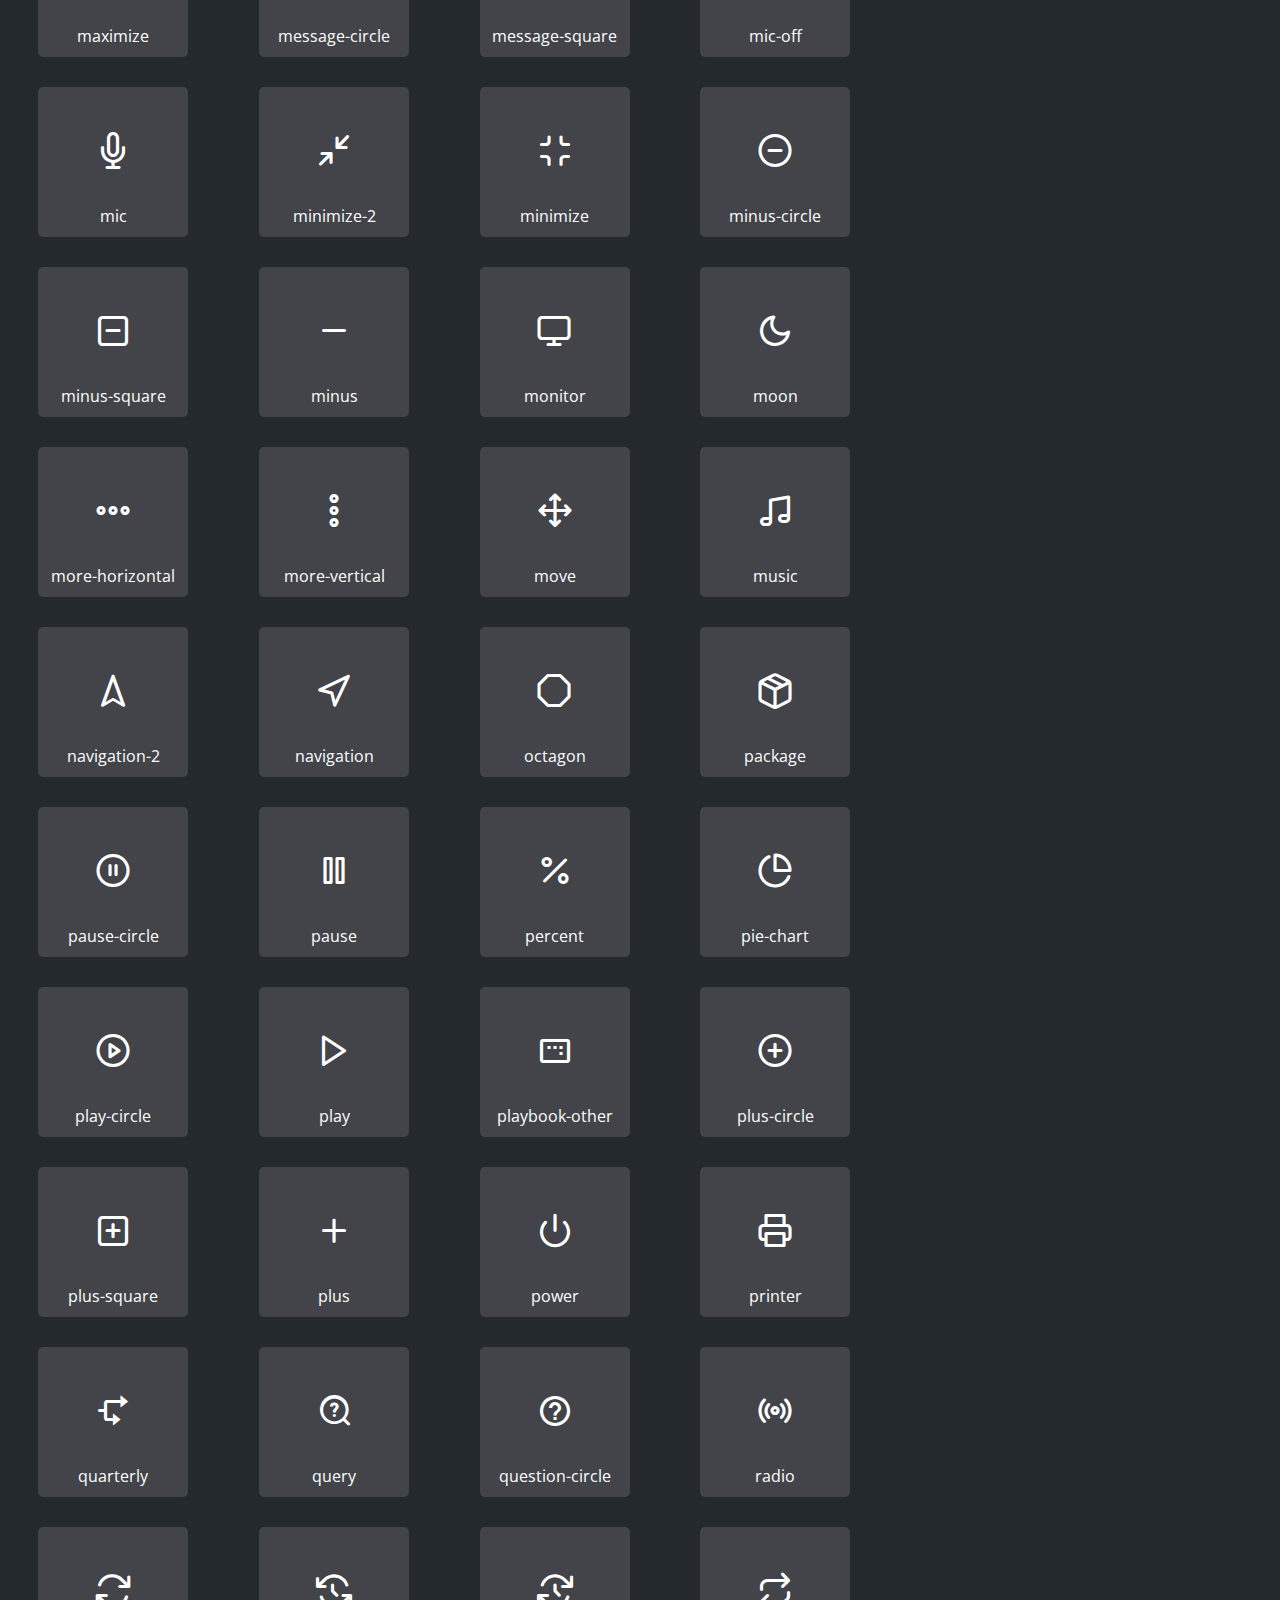
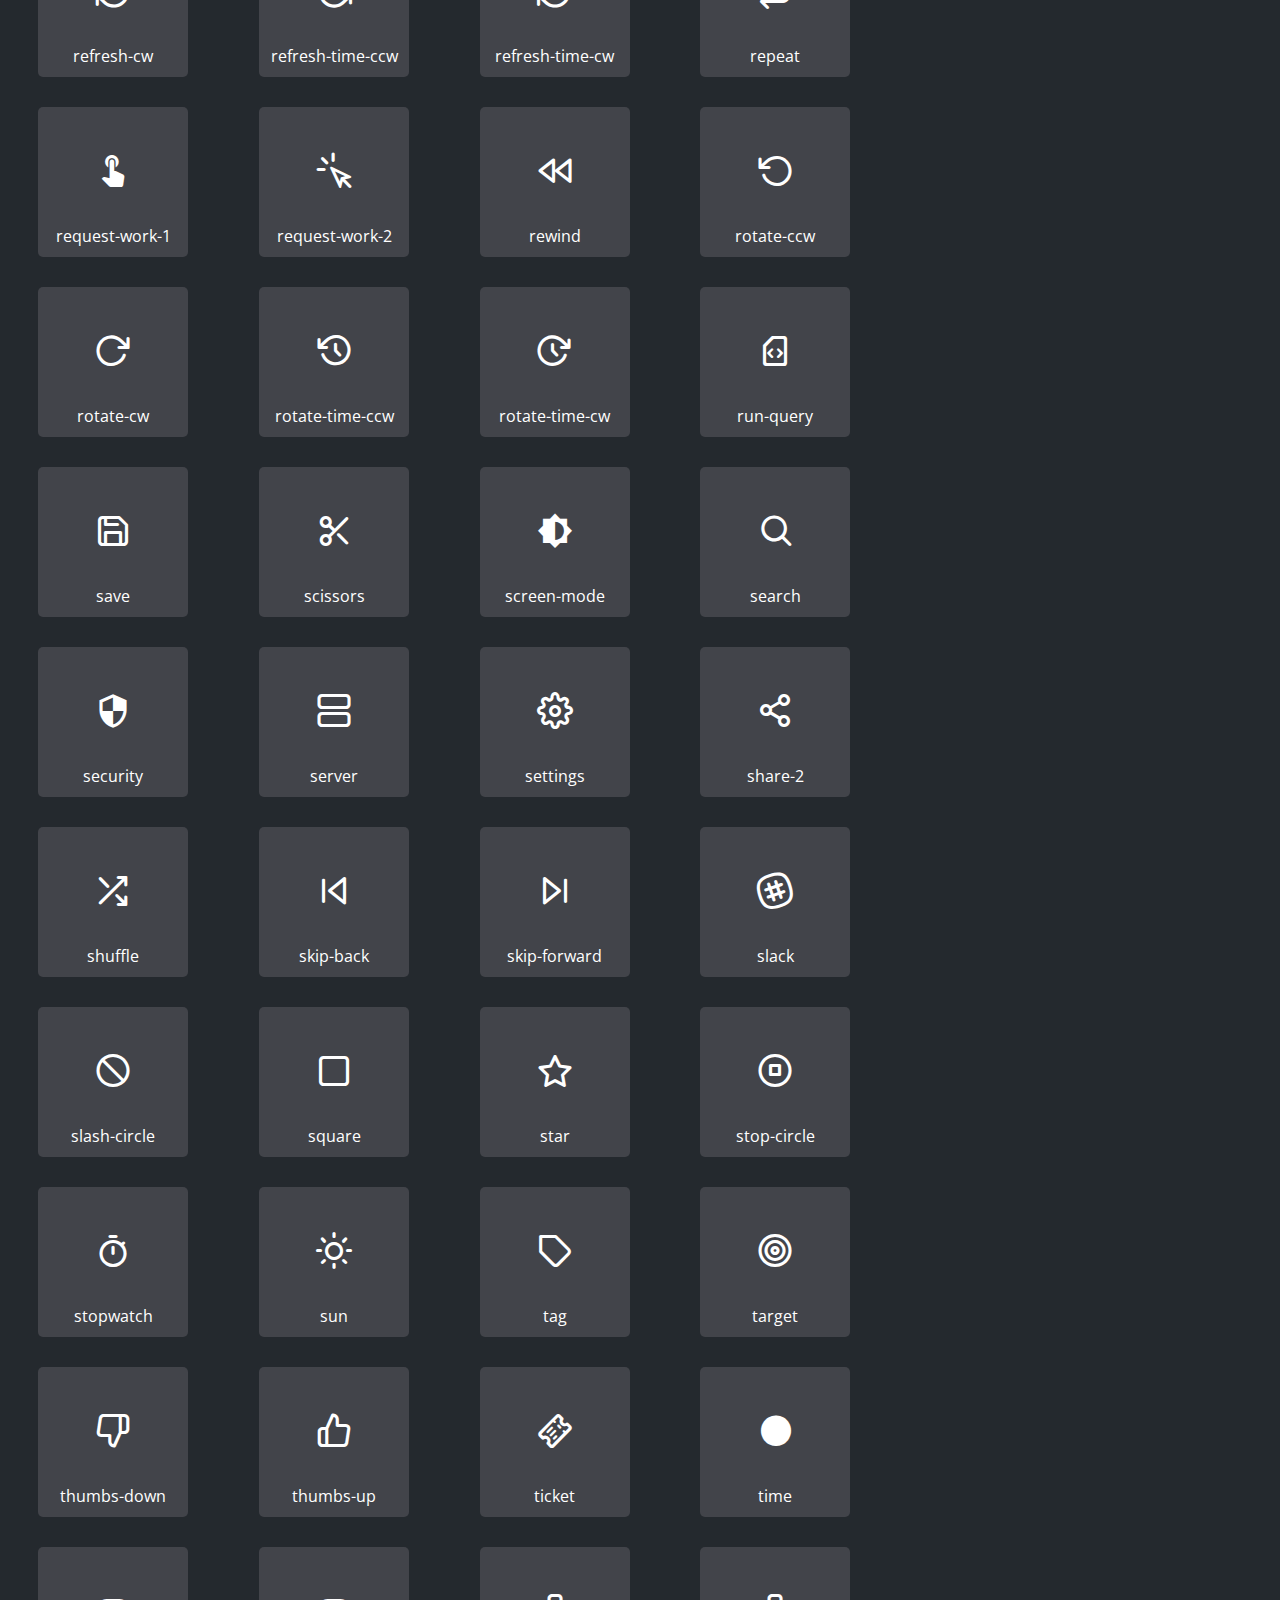
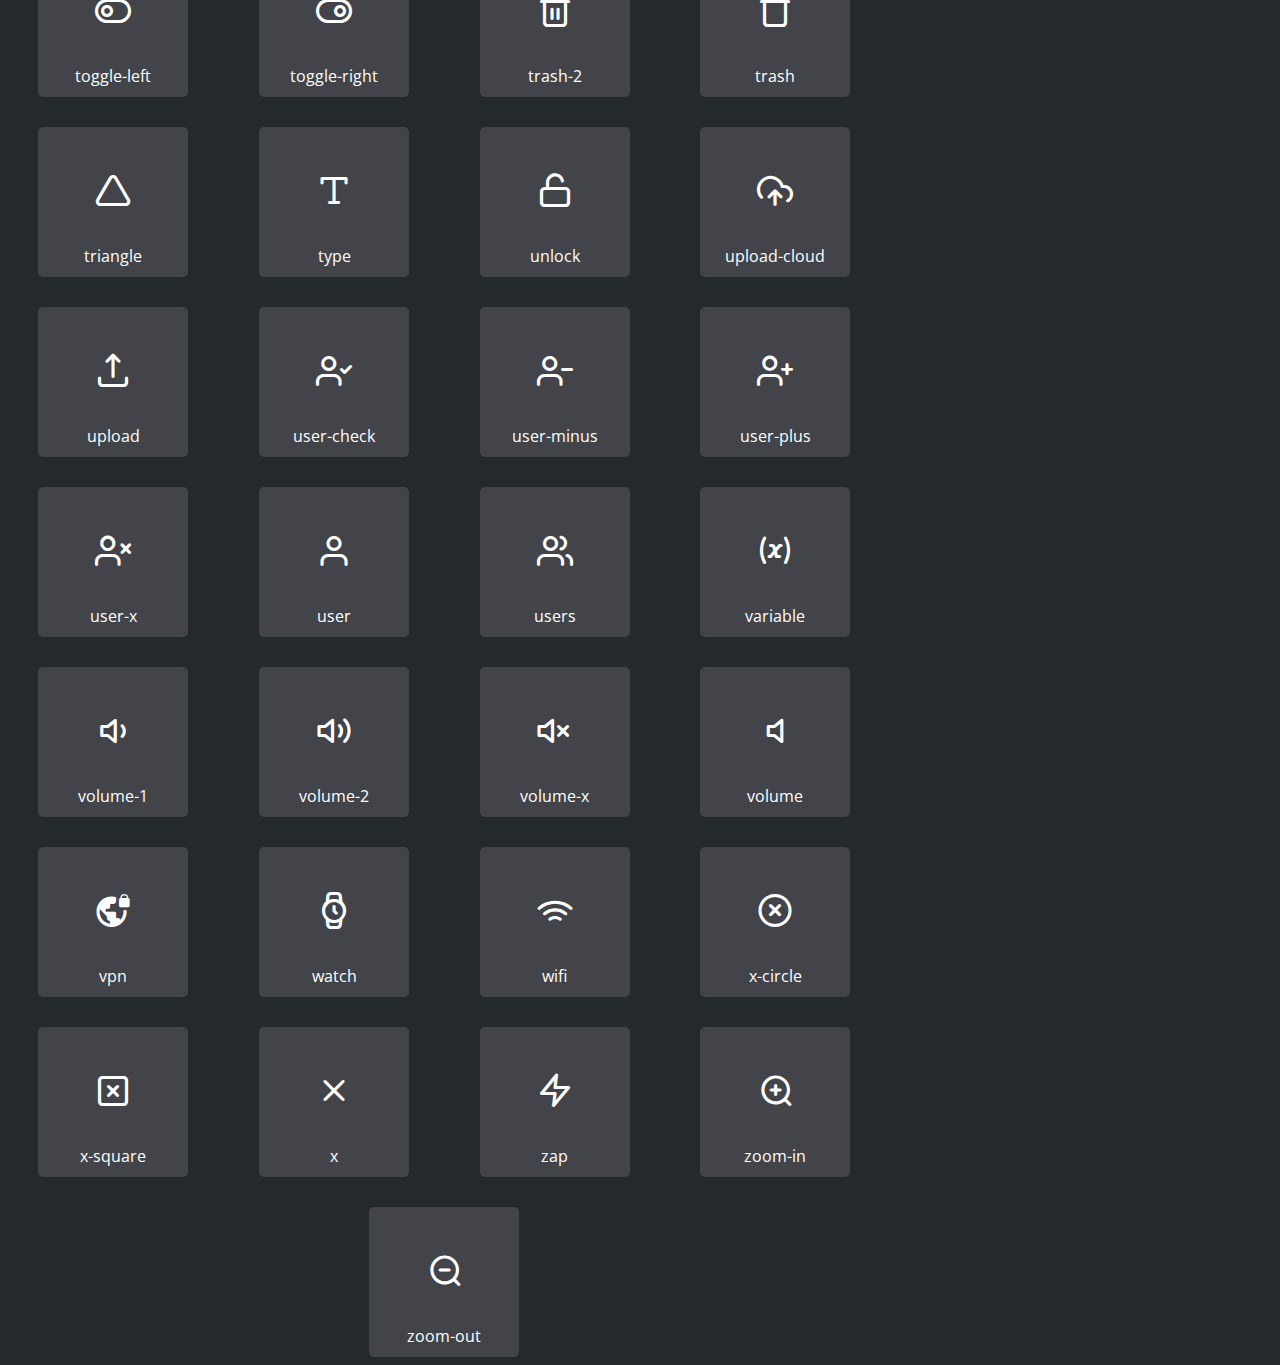
==== commit fdcfdb02: "reset" ====
--- a/docs/index.html
+++ b/docs/index.html
@@ -1,3 +1,3 @@
-<!DOCTYPE html><html lang="en"><head><meta charset="UTF-8"><meta http-equiv="X-UA-Compatible" content="IE=edge"><meta name="viewport" content="width=device-width, initial-scale=1.0"><link rel="preconnect" href="https://fonts.gstatic.com"><link href="https://fonts.googleapis.com/css2?family=Open+Sans&display=swap" rel="stylesheet"><link rel="stylesheet" type="text/css" href="/lpicons/logpresso-icons.3d1899c8.css"><link rel="stylesheet" type="text/css" title="style" href="/lpicons/styles.39cb5225.css"><title>Logresso icon</title><script src="/lpicons/svg2font.cda561c3.js"></script></head><body> <section class="header-area"> <h1><img src="/lpicons/logo.bf321a64.png" alt="logpresso logo"> Logpresso-icons</h1> </section> <section class="hint-area"> <h2> How to use </h2> <pre>
+<!DOCTYPE html><html lang="en"><head><meta charset="UTF-8"><meta http-equiv="X-UA-Compatible" content="IE=edge"><meta name="viewport" content="width=device-width, initial-scale=1.0"><link rel="preconnect" href="https://fonts.gstatic.com"><link href="https://fonts.googleapis.com/css2?family=Open+Sans&display=swap" rel="stylesheet"><link rel="stylesheet" type="text/css" href="logpresso-icons.d35600f2.css"><link rel="stylesheet" type="text/css" title="style" href="styles.39cb5225.css"><title>Logresso icon</title><script src="svg2font.cda561c3.js"></script></head><body> <section class="header-area"> <h1><img src="logo.bf321a64.png" alt="logpresso logo"> Logpresso-icons</h1> </section> <section class="hint-area"> <h2> How to use </h2> <pre>
 			<xmp><i class="lp-icon">{사용할 아이콘}</i></xmp>
 	   	</pre> </section> <section class="content-area"> <div class="main-area"> <div class="search-bar"> <i class="lp-icon">search</i> <input class="search-bar-input" type="text" placeholder="검색어"> </div> <div class="logpresso-icon-viewer"> <div class="logpresso-icon-item"> <i class="lp-icon">airplay</i> <span>airplay</span> </div> <div class="logpresso-icon-item"> <i class="lp-icon">airplay</i> <span>airplay</span> </div> </div> </div> <div class="custom-icon"> <h2>Custom</h2> <div class="custom-wrapper"> <label for="icon-size">크기</label> <div class="custom-input-container"> <input type="range" id="icon-size" min="10" max="100" value="36"> <span class="icon-size-text">36px</span> </div> </div> <div class="custom-wrapper"> <label for="icon-color">색상</label> <div class="custom-input-container"> <input type="text" id="icon-color" placeholder="#000000"> <div class="icon-color-preview"></div> </div> </div> </div> </section> </body></html>--- a/docs/logpresso-icons.d35600f2.css
+++ b/docs/logpresso-icons.d35600f2.css
@@ -0,0 +1,2 @@
+@font-face{font-family:logpresso-icons;font-style:normal;font-weight:400;src:url(logpresso-icons.8ebf3bda.eot?3897c636c748bfc515e873a7b429867d?#iefix) format("embedded-opentype"),url(logpresso-icons.f174ab1a.woff2?3897c636c748bfc515e873a7b429867d) format("woff2"),url(logpresso-icons.146976de.woff?3897c636c748bfc515e873a7b429867d) format("woff")}.lp-icon,.lp-icons{-webkit-user-select:none;-moz-user-select:none;-ms-user-select:none;user-select:none;display:inline-flex;align-items:center;justify-content:center;vertical-align:middle}.lp-icons{width:1em;height:1em;position:relative;fill:currentColor}.lp-icon{font-family:logpresso-icons;font-weight:400;font-style:normal;display:inline-block;line-height:1;text-transform:none;letter-spacing:normal;word-wrap:normal;white-space:nowrap;direction:ltr;-webkit-font-smoothing:antialiased;text-rendering:optimizeLegibility;-moz-osx-font-smoothing:grayscale;font-feature-settings:"liga"}.lp-airplay:before{content:"\f101"}.lp-alert-circle:before{content:"\f102"}.lp-alert-octagon:before{content:"\f103"}.lp-alert-triangle:before{content:"\f104"}.lp-align-center:before{content:"\f105"}.lp-align-justify:before{content:"\f106"}.lp-align-left:before{content:"\f107"}.lp-align-right:before{content:"\f108"}.lp-analysis:before{content:"\f109"}.lp-anchor:before{content:"\f10a"}.lp-app:before{content:"\f10b"}.lp-arrow-down-left:before{content:"\f10c"}.lp-arrow-down-right:before{content:"\f10d"}.lp-arrow-down:before{content:"\f10e"}.lp-arrow-left:before{content:"\f10f"}.lp-arrow-right:before{content:"\f110"}.lp-arrow-up-left:before{content:"\f111"}.lp-arrow-up-right:before{content:"\f112"}.lp-arrow-up:before{content:"\f113"}.lp-at-sign:before{content:"\f114"}.lp-award:before{content:"\f115"}.lp-bar-chart-2:before{content:"\f116"}.lp-bar-chart:before{content:"\f117"}.lp-bell-off:before{content:"\f118"}.lp-bell:before{content:"\f119"}.lp-bluetooth:before{content:"\f11a"}.lp-book:before{content:"\f11b"}.lp-bookmark:before{content:"\f11c"}.lp-box:before{content:"\f11d"}.lp-briefcase:before{content:"\f11e"}.lp-burger-menu:before{content:"\f11f"}.lp-calendar-check:before{content:"\f120"}.lp-calendar-minus:before{content:"\f121"}.lp-calendar-plus:before{content:"\f122"}.lp-calendar-x:before{content:"\f123"}.lp-calendar:before{content:"\f124"}.lp-camera-off:before{content:"\f125"}.lp-camera:before{content:"\f126"}.lp-card-view:before{content:"\f127"}.lp-cast:before{content:"\f128"}.lp-check-circle:before{content:"\f129"}.lp-check-square:before{content:"\f12a"}.lp-check:before{content:"\f12b"}.lp-chevron-down:before{content:"\f12c"}.lp-chevron-left:before{content:"\f12d"}.lp-chevron-right:before{content:"\f12e"}.lp-chevron-up:before{content:"\f12f"}.lp-chevrons-down:before{content:"\f130"}.lp-chevrons-left:before{content:"\f131"}.lp-chevrons-right:before{content:"\f132"}.lp-chevrons-up:before{content:"\f133"}.lp-chrome:before{content:"\f134"}.lp-circle:before{content:"\f135"}.lp-clipboard:before{content:"\f136"}.lp-cloud-off:before{content:"\f137"}.lp-cloud:before{content:"\f138"}.lp-command:before{content:"\f139"}.lp-compass:before{content:"\f13a"}.lp-copy:before{content:"\f13b"}.lp-corner-down-left:before{content:"\f13c"}.lp-corner-down-right:before{content:"\f13d"}.lp-corner-left-down:before{content:"\f13e"}.lp-corner-left-up:before{content:"\f13f"}.lp-corner-right-down:before{content:"\f140"}.lp-corner-right-up:before{content:"\f141"}.lp-corner-up-left:before{content:"\f142"}.lp-corner-up-right:before{content:"\f143"}.lp-cpu:before{content:"\f144"}.lp-crosshair:before{content:"\f145"}.lp-cursor:before{content:"\f146"}.lp-database:before{content:"\f147"}.lp-decision:before{content:"\f148"}.lp-delete:before{content:"\f149"}.lp-disc:before{content:"\f14a"}.lp-download-cloud:before{content:"\f14b"}.lp-download:before{content:"\f14c"}.lp-droplet:before{content:"\f14d"}.lp-edit-2:before{content:"\f14e"}.lp-edit-3:before{content:"\f14f"}.lp-edit:before{content:"\f150"}.lp-export:before{content:"\f151"}.lp-external-link:before{content:"\f152"}.lp-eye-off:before{content:"\f153"}.lp-eye:before{content:"\f154"}.lp-fast-forward:before{content:"\f155"}.lp-file-minus:before{content:"\f156"}.lp-file-plus:before{content:"\f157"}.lp-file-text:before{content:"\f158"}.lp-file:before{content:"\f159"}.lp-film:before{content:"\f15a"}.lp-filter:before{content:"\f15b"}.lp-flag:before{content:"\f15c"}.lp-folder:before{content:"\f15d"}.lp-github:before{content:"\f15e"}.lp-globe:before{content:"\f15f"}.lp-grid-off:before{content:"\f160"}.lp-grid-on:before{content:"\f161"}.lp-grid:before{content:"\f162"}.lp-hash:before{content:"\f163"}.lp-heart:before{content:"\f164"}.lp-home:before{content:"\f165"}.lp-icon-03:before{content:"\f166"}.lp-icon-35:before{content:"\f167"}.lp-image:before{content:"\f168"}.lp-import:before{content:"\f169"}.lp-inbox:before{content:"\f16a"}.lp-info-circle:before{content:"\f16b"}.lp-input-user:before{content:"\f16c"}.lp-layer-bottom:before{content:"\f16d"}.lp-layer-center:before{content:"\f16e"}.lp-layer-horizontal:before{content:"\f16f"}.lp-layer-left:before{content:"\f170"}.lp-layer-middle:before{content:"\f171"}.lp-layer-right:before{content:"\f172"}.lp-layer-top:before{content:"\f173"}.lp-layer-vertical:before{content:"\f174"}.lp-layers:before{content:"\f175"}.lp-layout:before{content:"\f176"}.lp-life-buoy:before{content:"\f177"}.lp-link-2:before{content:"\f178"}.lp-link:before{content:"\f179"}.lp-list-ol:before{content:"\f17a"}.lp-list-view:before{content:"\f17b"}.lp-loader:before{content:"\f17c"}.lp-lock:before{content:"\f17d"}.lp-log-in:before{content:"\f17e"}.lp-log-out:before{content:"\f17f"}.lp-lookup:before{content:"\f180"}.lp-mail:before{content:"\f181"}.lp-map-pin:before{content:"\f182"}.lp-map:before{content:"\f183"}.lp-maximize-2:before{content:"\f184"}.lp-maximize:before{content:"\f185"}.lp-message-circle:before{content:"\f186"}.lp-message-square:before{content:"\f187"}.lp-mic-off:before{content:"\f188"}.lp-mic:before{content:"\f189"}.lp-minimize-2:before{content:"\f18a"}.lp-minimize:before{content:"\f18b"}.lp-minus-circle:before{content:"\f18c"}.lp-minus-square:before{content:"\f18d"}.lp-minus:before{content:"\f18e"}.lp-monitor:before{content:"\f18f"}.lp-moon:before{content:"\f190"}.lp-more-horizontal:before{content:"\f191"}.lp-more-vertical:before{content:"\f192"}.lp-move:before{content:"\f193"}.lp-music:before{content:"\f194"}.lp-navigation-2:before{content:"\f195"}.lp-navigation:before{content:"\f196"}.lp-octagon:before{content:"\f197"}.lp-package:before{content:"\f198"}.lp-pause-circle:before{content:"\f199"}.lp-pause:before{content:"\f19a"}.lp-percent:before{content:"\f19b"}.lp-pie-chart:before{content:"\f19c"}.lp-play-circle:before{content:"\f19d"}.lp-play:before{content:"\f19e"}.lp-playbook-other:before{content:"\f19f"}.lp-plus-circle:before{content:"\f1a0"}.lp-plus-square:before{content:"\f1a1"}.lp-plus:before{content:"\f1a2"}.lp-power:before{content:"\f1a3"}.lp-printer:before{content:"\f1a4"}.lp-quarterly:before{content:"\f1a5"}.lp-query:before{content:"\f1a6"}.lp-question-circle:before{content:"\f1a7"}.lp-radio:before{content:"\f1a8"}.lp-refresh-cw:before{content:"\f1a9"}.lp-refresh-time-ccw:before{content:"\f1aa"}.lp-refresh-time-cw:before{content:"\f1ab"}.lp-repeat:before{content:"\f1ac"}.lp-request-work-1:before{content:"\f1ad"}.lp-request-work-2:before{content:"\f1ae"}.lp-rewind:before{content:"\f1af"}.lp-rotate-ccw:before{content:"\f1b0"}.lp-rotate-cw:before{content:"\f1b1"}.lp-rotate-time-ccw:before{content:"\f1b2"}.lp-rotate-time-cw:before{content:"\f1b3"}.lp-run-query:before{content:"\f1b4"}.lp-save:before{content:"\f1b5"}.lp-scissors:before{content:"\f1b6"}.lp-screen-mode:before{content:"\f1b7"}.lp-search:before{content:"\f1b8"}.lp-security:before{content:"\f1b9"}.lp-server:before{content:"\f1ba"}.lp-settings:before{content:"\f1bb"}.lp-share-2:before{content:"\f1bc"}.lp-shuffle:before{content:"\f1bd"}.lp-skip-back:before{content:"\f1be"}.lp-skip-forward:before{content:"\f1bf"}.lp-slack:before{content:"\f1c0"}.lp-slash-circle:before{content:"\f1c1"}.lp-square:before{content:"\f1c2"}.lp-star:before{content:"\f1c3"}.lp-stop-circle:before{content:"\f1c4"}.lp-stopwatch:before{content:"\f1c5"}.lp-sun:before{content:"\f1c6"}.lp-tag:before{content:"\f1c7"}.lp-target:before{content:"\f1c8"}.lp-thumbs-down:before{content:"\f1c9"}.lp-thumbs-up:before{content:"\f1ca"}.lp-ticket:before{content:"\f1cb"}.lp-time:before{content:"\f1cc"}.lp-toggle-left:before{content:"\f1cd"}.lp-toggle-right:before{content:"\f1ce"}.lp-trash-2:before{content:"\f1cf"}.lp-trash:before{content:"\f1d0"}.lp-triangle:before{content:"\f1d1"}.lp-type:before{content:"\f1d2"}.lp-unlock:before{content:"\f1d3"}.lp-upload-cloud:before{content:"\f1d4"}.lp-upload:before{content:"\f1d5"}.lp-user-check:before{content:"\f1d6"}.lp-user-minus:before{content:"\f1d7"}.lp-user-plus:before{content:"\f1d8"}.lp-user-x:before{content:"\f1d9"}.lp-user:before{content:"\f1da"}.lp-users:before{content:"\f1db"}.lp-variable:before{content:"\f1dc"}.lp-volume-1:before{content:"\f1dd"}.lp-volume-2:before{content:"\f1de"}.lp-volume-x:before{content:"\f1df"}.lp-volume:before{content:"\f1e0"}.lp-vpn:before{content:"\f1e1"}.lp-watch:before{content:"\f1e2"}.lp-wifi:before{content:"\f1e3"}.lp-x-circle:before{content:"\f1e4"}.lp-x-square:before{content:"\f1e5"}.lp-x:before{content:"\f1e6"}.lp-zap:before{content:"\f1e7"}.lp-zoom-in:before{content:"\f1e8"}.lp-zoom-out:before{content:"\f1e9"}
+/*# sourceMappingURL=logpresso-icons.d35600f2.css.map */--- a/docs/styles.39cb5225.css
+++ b/docs/styles.39cb5225.css
@@ -0,0 +1,2 @@
+.logpresso-icon-item i{font-size:36px}:root{--bg:#24292e;--box-bg:#42444a;--placeholder-color:#72747a;--box-radius:5px}body{background:var(--bg);font-family:Open Sans,sans-serif}*,body{color:#fff}.header-area h1{display:flex}.header-area img{width:30px;margin-right:10px}.hint-area{display:flex;flex-direction:column;justify-content:center;align-items:center;margin:20px}.hint-area xmp{font-size:1rem;color:var(--placeholder-color)}.content-area{display:flex;padding-left:10px}.content-area .main-area{flex:1}.content-area .search-bar{display:flex;flex:1;background:var(--box-bg);border-radius:var(--box-radius);max-height:30px;padding:10px;align-items:center;font-size:1.4rem}.content-area .search-bar input{background:0;border:none;margin-left:15px;font-size:1.2rem;flex:1}.content-area .search-bar input:focus{outline:none}.custom-icon{padding:0 30px;flex:0.4;flex-direction:column}.custom-icon h2{margin:0}.custom-icon .custom-wrapper{margin-top:20px}.custom-icon input{padding:5px 10px;flex:1 0 auto;margin-right:10px;background-color:var(--box-bg);border:0;border-radius:var(--box-radius)}.custom-icon .custom-input-container{display:flex;align-items:center}.custom-icon .custom-input-container .icon-color-preview{width:25px;height:25px;border-radius:var(--box-radius);background-color:#fff}label{display:block;cursor:pointer;color:var(--placeholder-color)}.logpresso-icon-viewer{display:flex;flex-wrap:wrap;justify-content:space-around;margin-top:20px;gap:30px}.logpresso-icon-item{display:flex;flex-direction:column;text-align:center;width:130px;height:130px;padding:10px;background-color:var(--box-bg);border-radius:var(--box-radius);cursor:pointer}.logpresso-icon-item i{display:flex;flex:1}
+/*# sourceMappingURL=styles.39cb5225.css.map */